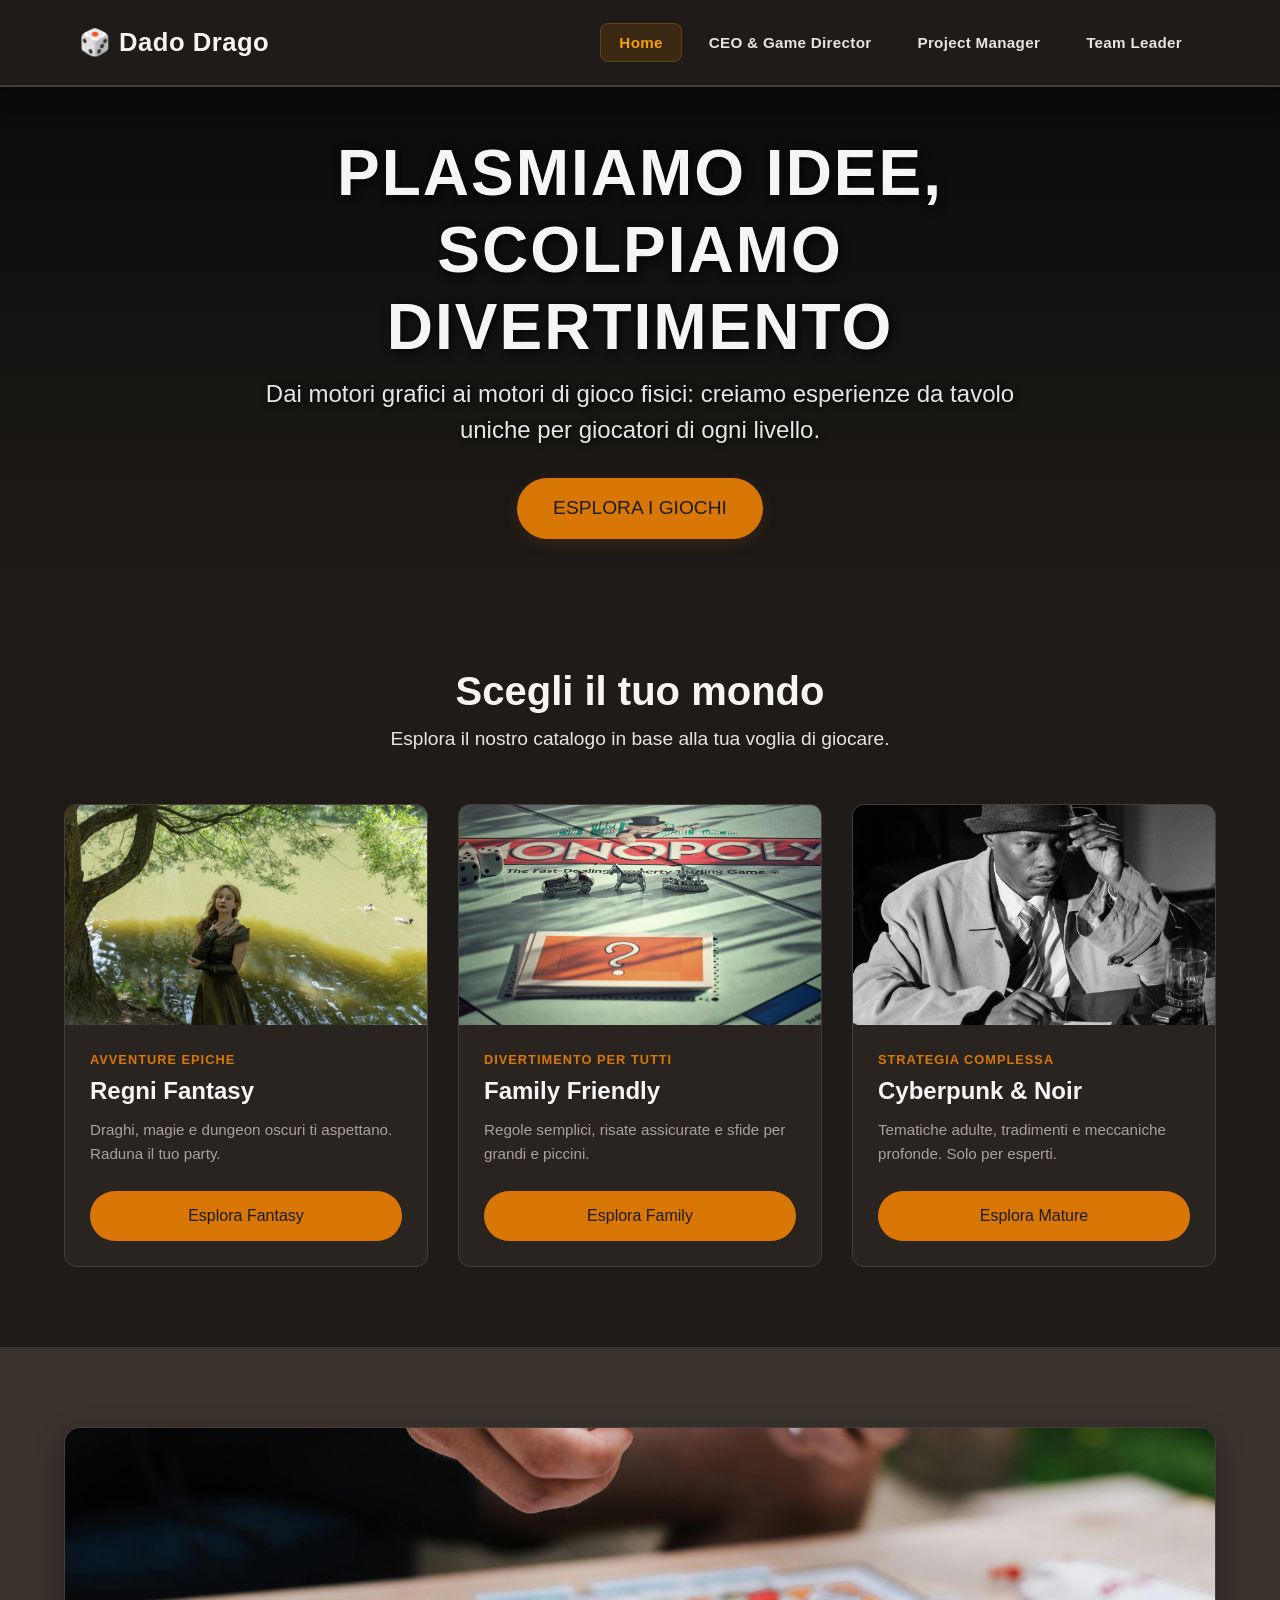
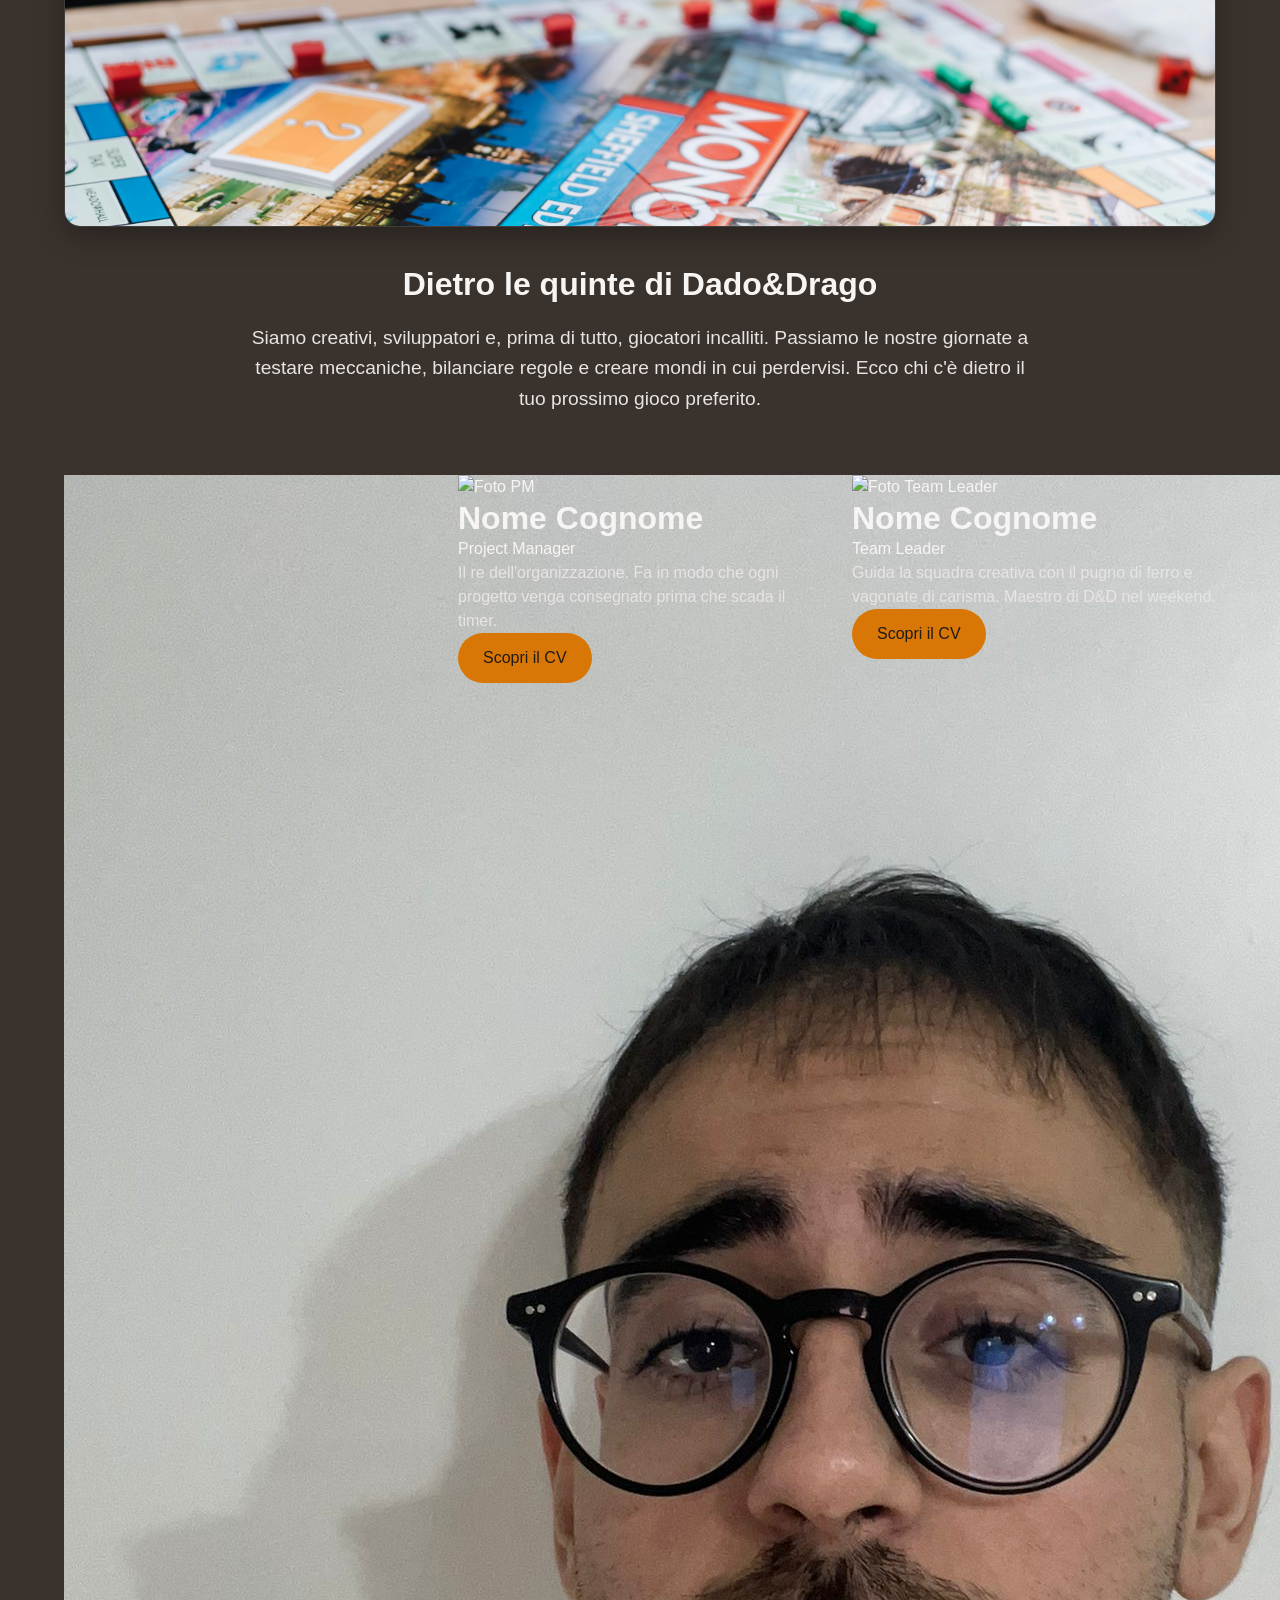
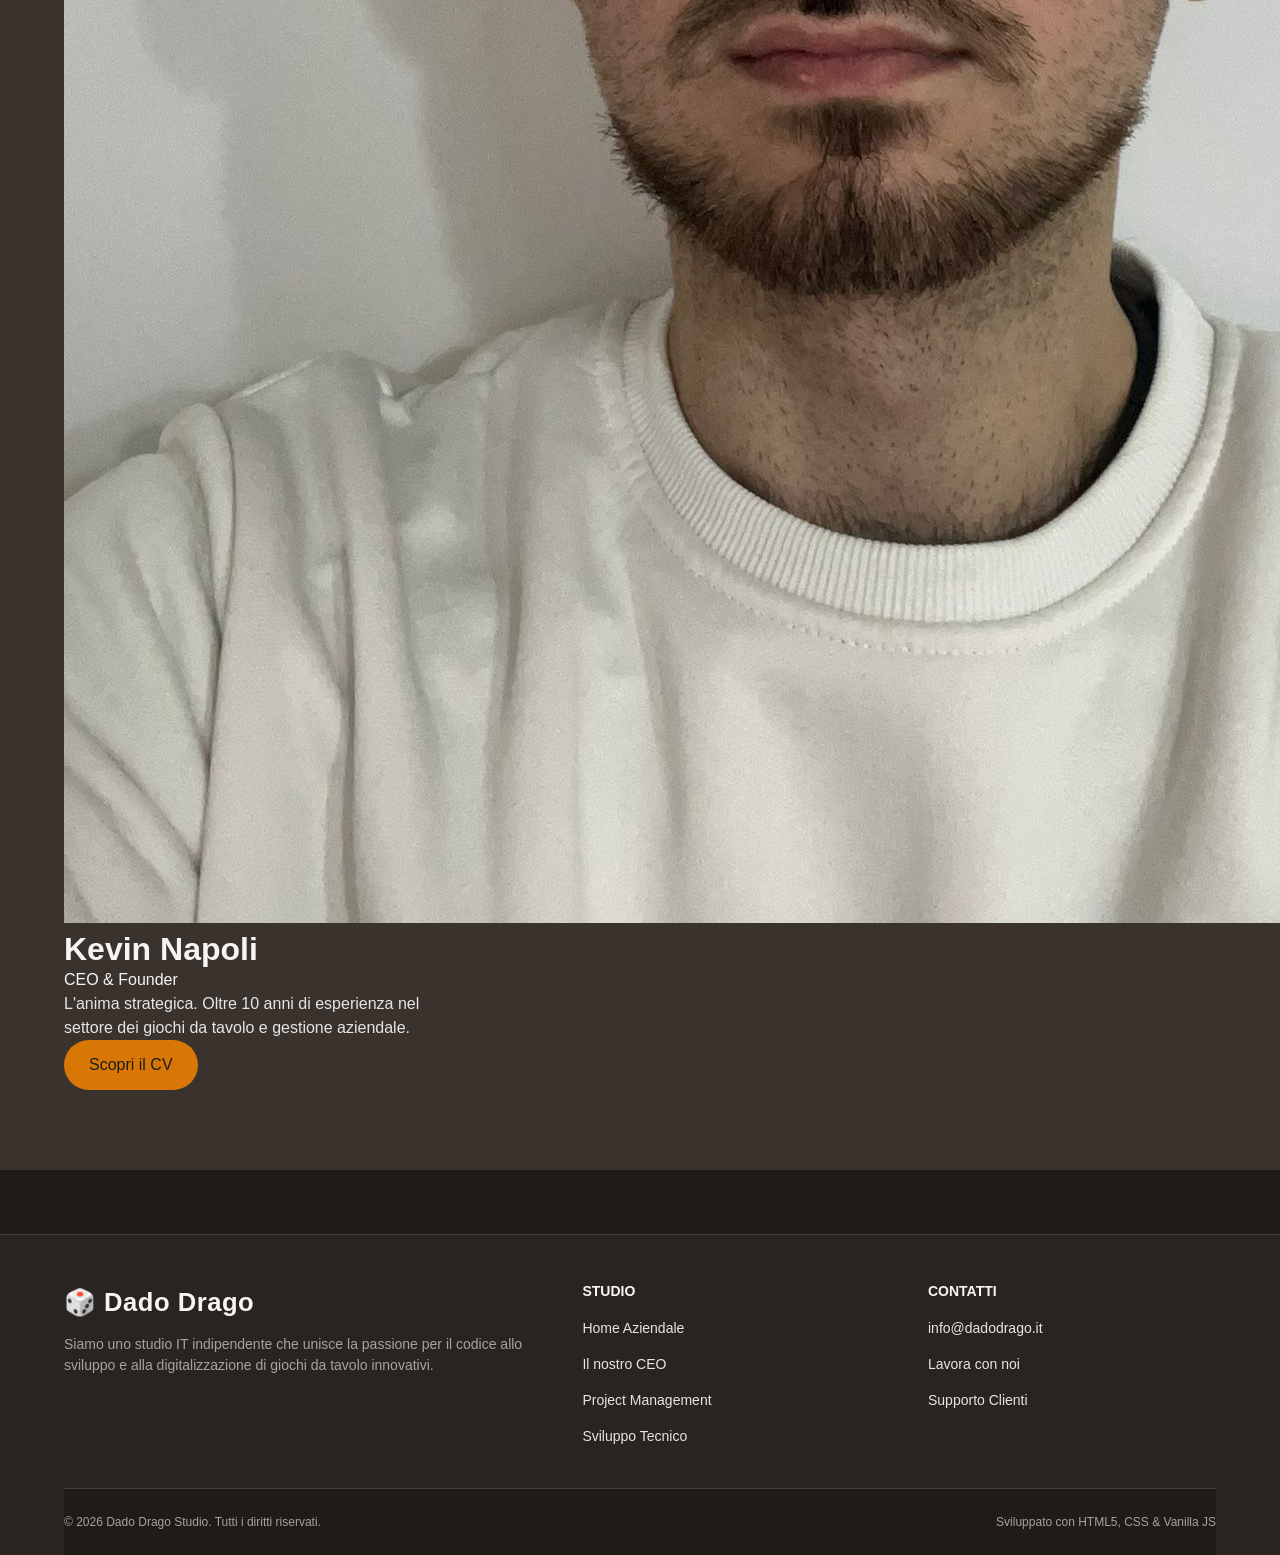
==== index.html @ 18ea24bd "index.html COMPLETATO" ====
<!DOCTYPE html>
<html>

<head>
    <meta charset="utf-8">
    <meta http-equiv="X-UA-Compatible" content="IE=edge">
    <title></title>
    <meta name="description" content="">
    <meta name="viewport" content="width=device-width, initial-scale=1">
    <link rel="stylesheet" href="./css/style.css">
    <link rel="stylesheet" href="./css/tema.css">
</head>

<body>
    <header class="site-header">
        <div class="container navbar">
            <a href="index.html" class="logo">🎲 Dado Drago</a>
            <nav>
                <!-- FIXED: Aggiunta la classe "menu" qui sotto -->
                <ul class="menu">
                    <li><a href="index.html" class="active">Home</a></li>
                    <li><a href="./pagina1.html">CEO & Game Director</a></li>
                    <li><a href="./pagina2.html">Project Manager</a></li>
                    <li><a href="./pagina3.html">Team Leader</a></li>
                </ul>
            </nav>
        </div>
    </header>

    <main>
        <!-- HERO SECTION -->
        <section class="hero-section">
            <video autoplay loop muted playsinline class="hero-video">
                <source src="./assets/video/hero-bg.mp4" type="video/mp4">
            </video>
            <div class="hero-overlay"></div>
            <div class="container hero-container">
                <div class="hero-content">
                    <h1>Plasmiamo Idee, <br>Scolpiamo Divertimento</h1>
                    <p>Dai motori grafici ai motori di gioco fisici: creiamo esperienze da tavolo uniche per giocatori
                        di ogni livello.</p>
                    <a href="#giochi" class="button button-primary">Esplora i Giochi</a>
                </div>
            </div>
        </section>


        <section class="sezione-categorie">
            <div class="container">

                <!-- Titolino carino della sezione -->
                <div class="header-categorie">
                    <h2>Scegli il tuo mondo</h2>
                    <p>Esplora il nostro catalogo in base alla tua voglia di giocare.</p>
                </div>

                <div class="griglia-card">
                    <!-- fantasy -->
                    <article class="card-gioco">
                        <div class="card-img-wrapper">
                            <img src="./assets/img/giocofantasy.jpg"
                                alt="Giochi Fantasy">
                        </div>
                        <div class="card-content">
                            <span class="ruolo-card">Avventure Epiche</span>
                            <h3>Regni Fantasy</h3>
                            <p>Draghi, magie e dungeon oscuri ti aspettano. Raduna il tuo party.</p>
                            <a href="fantasy.html" class="button button-primary btn-card">Esplora Fantasy</a>
                        </div>
                    </article>

                    <!-- family -->
                    <article class="card-gioco">
                        <div class="card-img-wrapper">
                            <img src="./assets/img/monopoly.jpg"
                                alt="Giochi Family">
                        </div>
                        <div class="card-content">
                            <span class="ruolo-card">Divertimento per tutti</span>
                            <h3>Family Friendly</h3>
                            <p>Regole semplici, risate assicurate e sfide per grandi e piccini.</p>
                            <a href="family.html" class="button button-primary btn-card">Esplora Family</a>
                        </div>
                    </article>

                    <!-- fature / Cyberpunk -->
                    <article class="card-gioco">
                        <div class="card-img-wrapper">
                            <img src="./assets/img/noir.jpg"
                                alt="Giochi Noir">
                        </div>
                        <div class="card-content">
                            <span class="ruolo-card">Strategia Complessa</span>
                            <h3>Cyberpunk & Noir</h3>
                            <p>Tematiche adulte, tradimenti e meccaniche profonde. Solo per esperti.</p>
                            <a href="mature.html" class="button button-primary btn-card">Esplora Mature</a>
                        </div>
                    </article>
                </div>
            </div>
        </section>

        <!-- SEZIONE CHI SIAMO -->
        <section class="sezione-chi-siamo">
            <div class="container">

                <!-- Blocco 1: Immagine Hero dello Studio -->
                <div class="immagine-studio-wrapper">
                    <img src="./assets/img/foto1.jpg"
                        alt="Il team di Dado&Drago al lavoro" class="immagine-studio">
                </div>

                <article class="testo-studio">
                    <h1>Dietro le quinte di Dado&Drago</h1>
                    <p>
                        Siamo creativi, sviluppatori e, prima di tutto, giocatori incalliti.
                        Passiamo le nostre giornate a testare meccaniche, bilanciare regole e creare mondi
                        in cui perdervisi.
                        Ecco chi c'è dietro il tuo prossimo gioco preferito.
                    </p>
                </article>

                <div class="griglia-card">
                    <!-- PROFILO 1: CEO -->
                    <article class="card-profilo">
                        <div class="foto-wrapper">
                            <img src="./assets/img/foto-kevin.jpeg" alt="Foto CEO" class="foto-cv">
                        </div>
                        <h3>Kevin Napoli</h3>
                        <span class="ruolo-cv">CEO & Founder</span>
                        <p>L'anima strategica. Oltre 10 anni di esperienza nel settore dei giochi da tavolo
                            e gestione aziendale.</p>
                        <a href="pagina1.html" class="button button-primary btn-cv">Scopri il CV</a>
                    </article>

                    <!-- PROFILO 2: PM -->
                    <article class="card-profilo">
                        <div class="foto-wrapper">
                            <img src="https://via.placeholder.com/150" alt="Foto PM" class="foto-cv">
                        </div>
                        <h3>Nome Cognome</h3>
                        <span class="ruolo-cv">Project Manager</span>
                        <p>Il re dell'organizzazione. Fa in modo che ogni progetto venga consegnato prima
                            che scada il timer.</p>
                        <a href="pagina2.html" class="button button-primary btn-cv">Scopri il CV</a>
                    </article>

                    <!-- PROFILO 3: TEAM LEADER -->
                    <article class="card-profilo">
                        <div class="foto-wrapper">
                            <img src="https://via.placeholder.com/150" alt="Foto Team Leader"
                                class="foto-cv">
                        </div>
                        <h3>Nome Cognome</h3>
                        <span class="ruolo-cv">Team Leader</span>
                        <p>Guida la squadra creativa con il pugno di ferro e vagonate di carisma. Maestro di
                            D&D nel weekend.</p>
                        <a href="pagina3.html" class="button button-primary btn-cv">Scopri il CV</a>
                    </article>

                </div> 

            </div> 
        </section>
    </main>



    <!-- FOOTER AZIENDALE -->
    <footer class="site-footer">
        <div class="container">
            <div class="footer-grid">

                <!-- Colonna Brand/Logo -->
                <div class="footer-brand">
                    <div class="logo">🎲 Dado Drago</div>
                    <p class="footer-description">
                        Siamo uno studio IT indipendente che unisce la passione per il codice allo sviluppo e alla
                        digitalizzazione di giochi da tavolo innovativi.
                    </p>
                </div>

                <nav class="footer-nav">
                    <h4>Studio</h4>
                    <ul>
                        <li><a href="index.html">Home Aziendale</a></li>
                        <li><a href="./pagina1.html">Il nostro CEO</a></li>
                        <li><a href="./pagina2.html">Project Management</a></li>
                        <li><a href="./pagina3.html">Sviluppo Tecnico</a></li>
                    </ul>
                </nav>

                <nav class="footer-nav">
                    <h4>Contatti</h4>
                    <ul>
                        <li><a href="#0">info@dadodrago.it</a></li>
                        <li><a href="#0">Lavora con noi</a></li>
                        <li><a href="#0">Supporto Clienti</a></li>
                    </ul>
                </nav>

            </div>

            <div class="footer-bottom">
                <div class="footer-bottom-content">
                    <p>&copy; 2026 Dado Drago Studio. Tutti i diritti riservati.</p>
                    <p>Sviluppato con HTML5, CSS & Vanilla JS</p>
                </div>
            </div>

        </div>
    </footer>

    <script src="./js/script.js"></script>
</body>

</html>
---- css/style.css ----
.hero-section {
    position: relative;
    height: 500px;
    width: 100%;
    display: flex;
    align-items: center;
    justify-content: center;
    overflow: hidden;
}

.hero-video {
    position: absolute;
    top: 50%;
    left: 50%;
    min-width: 100%;
    min-height: 100%;
    transform: translate(-50%, -50%);
    object-fit: cover;
    z-index: 1;
    pointer-events: none;
}

.hero-overlay {
    position: absolute;
    top: 0;
    left: 0;
    width: 100%;
    height: 100%;
    background: linear-gradient(to bottom, rgba(0, 0, 0, 0.6), var(--color-bg));
    z-index: 2;
}

.hero-content {
    position: relative;
    z-index: 3;
    text-align: center;
    max-width: 800px;
    padding: 0 20px;
}

.hero-content h1 {
    /* Richiama il font per gli heading che hai già impostato */
    font-family: var(--font-family-heading);
    font-size: 4rem;
    margin-bottom: 10px;
    text-transform: uppercase;
    letter-spacing: 2px;
    color: var(--color-text);
    /* Usa il colore del testo del tuo tema attivo */
    text-shadow: 2px 2px 10px rgba(0, 0, 0, 0.9);
}

.hero-content p {
    font-family: var(--font-family-base);
    font-size: 1.5rem;
    margin-bottom: 30px;
    color: var(--color-text-secondary);
    /* Usa il grigio chiaro del tuo tema */
    text-shadow: 1px 1px 6px rgba(0, 0, 0, 0.9);
}

/* Aggiungiamo solo un tocco di "glow" in più al tuo bottone primario quando è nella hero */
.hero-content .button-primary {
    font-size: 1.2rem;
    padding: 15px 35px;
    text-transform: uppercase;
    /* L'ombra usa la tua variabile --color-primary-soft! */
    box-shadow: 0 4px 15px var(--color-primary-soft);
}

.hero-content .button-primary:hover {
    box-shadow: 0 6px 20px var(--color-primary);
}

.hero-container {
    width: 100%;
    height: 100%;
    display: flex;
    align-items: center;
    justify-content: center;
}

.sezione-categorie {
    padding: 80px 0;
    background-color: var(--color-bg);
    /* Richiama lo sfondo globale */
}

/* --- Titolino --- */
.header-categorie {
    text-align: center;
    margin-bottom: 50px;
}

.header-categorie h2 {
    font-size: 2.5rem;
    margin-bottom: 10px;
    color: var(--color-text);
}

.header-categorie p {
    font-size: 1.2rem;
    color: var(--color-text-secondary);
}

.griglia-card {
    display: grid;
    grid-template-columns: repeat(auto-fit, minmax(300px, 1fr));
    gap: 30px;
}

.card-gioco {
    background-color: var(--color-surface);
    border: 1px solid var(--color-border);
    border-radius: 12px;
    overflow: hidden;
    /* Taglia l'immagine per farle seguire gli angoli curvi */
    display: flex;
    flex-direction: column;
    transition: transform 0.3s ease, box-shadow 0.3s ease;
}

.card-gioco:hover {
    transform: translateY(-8px);
    box-shadow: 0 12px 30px var(--color-primary-soft);
    border-color: var(--color-primary);
}

.card-img-wrapper {
    width: 100%;
    height: 220px;
    overflow: hidden;
}

.card-img-wrapper img {
    width: 100%;
    height: 100%;
    object-fit: cover;
    transition: transform 0.5s ease;
}

/* Zoom leggero dell'immagine in hover */
.card-gioco:hover .card-img-wrapper img {
    transform: scale(1.05);
}

.card-content {
    padding: 25px;
    display: flex;
    flex-direction: column;
    flex-grow: 1;
    /* Fa in modo che il bottone stia sempre in fondo */
}

.ruolo-card {
    font-size: 0.8rem;
    font-weight: 700;
    text-transform: uppercase;
    color: var(--color-primary);
    letter-spacing: 1px;
    margin-bottom: 8px;
}

.card-content h3 {
    font-size: 1.5rem;
    margin-bottom: 12px;
}

.card-content p {
    font-size: 0.95rem;
    line-height: 1.6;
    margin-bottom: 25px;
    color: var(--color-text-muted);
}

.btn-card {
    margin-top: auto;
    width: 100%;
}


.sezione-chi-siamo {
    padding: 80px 0;
    background-color: var(--color-surface-secondary);
}

/* --- Immagine Panoramica --- */
.immagine-studio-wrapper {
    width: 100%;
    height: 400px;
    border-radius: 16px;
    overflow: hidden;
    margin-bottom: 40px;
    border: 1px solid var(--color-border);
    box-shadow: 0 10px 30px rgba(0, 0, 0, 0.3);
    /* Un'ombra profonda */
}

.immagine-studio {
    width: 100%;
    height: 100%;
    object-fit: cover;
    /* Taglia l'immagine perfettamente dentro il contenitore */
    display: block;
}

/* --- Testo Introduttivo (Article) --- */
.testo-studio {
    max-width: 800px;
    margin: 0 auto 60px auto;
    /* Centra il testo e dà respiro prima delle card */
    text-align: center;
}

.testo-studio h1 {
    font-size: 2rem;
    margin-bottom: 20px;
    color: var(--color-text);
    line-height: 1.1;
}

.testo-studio p {
    font-size: 1.2rem;
    color: var(--color-text-secondary);
    line-height: 1.6;
}

/* RESPONSIVE CHI SIAMO */
@media (max-width: 768px) {
    .sezione-chi-siamo {
        padding: 60px 0;
    }

    .immagine-studio-wrapper {
        height: 300px;
        margin-bottom: 30px;
    }

    .testo-studio {
        margin-bottom: 40px;
    }

    .testo-studio h1 {
        font-size: 1.6rem;
        margin-bottom: 15px;
    }

    .testo-studio p {
        font-size: 1rem;
        line-height: 1.5;
    }
}

@media (max-width: 640px) {
    .sezione-chi-siamo {
        padding: 40px 0;
    }

    .immagine-studio-wrapper {
        height: 200px;
        margin-bottom: 25px;
    }

    .testo-studio {
        margin-bottom: 30px;
    }

    .testo-studio h1 {
        font-size: 1.3rem;
        margin-bottom: 12px;
    }

    .testo-studio p {
        font-size: 0.95rem;
        line-height: 1.5;
    }
}



/* RESPONSIVE HERO */
@media (max-width: 768px) {
    .hero-section {
        height: 400px;
    }

    .hero-content h1 {
        font-size: 2.5rem;
    }

    .hero-content p {
        font-size: 1.1rem;
    }

    .hero-content .button-primary {
        font-size: 1rem;
        padding: 12px 28px;
    }
}

@media (max-width: 640px) {
    .hero-section {
        height: 300px;
    }

    .hero-content h1 {
        font-size: 1.8rem;
        margin-bottom: 8px;
    }

    .hero-content p {
        font-size: 0.95rem;
        margin-bottom: 20px;
    }

    .hero-content .button-primary {
        font-size: 0.9rem;
        padding: 10px 20px;
    }
}
---- css/tema.css ----
/* 
   BOARDTECH STUDIO - TEMA GLOBALE E PALETTE UNIVOCHE
   Adattamento e refactoring responsive con supporto IA
   */

/*  VARIABILI E PALETTE */
:root {
    /* Font di sistema condivisi */
    --font-family-base: "Segoe UI", Roboto, Helvetica, Arial, sans-serif;
    --font-family-heading: "Segoe UI", Roboto, sans-serif;

    /* Tema di Default / Base - Legno/Antracite) */
    --color-bg: #1e1b18;
    --color-surface: #2a2421;
    --color-surface-secondary: #3a322d;
    --color-primary: #d97706;
    --color-primary-hover: #b45309;
    --color-primary-soft: rgba(217, 119, 6, 0.15);
    --color-accent: #f59e0b;
    --color-accent-hover: #d97706;
    --color-text: #f7f5f4;
    --color-text-secondary: #e7e5e4;
    --color-text-muted: #a8a29e;
    --color-border: #443e3a;
    --color-border-soft: rgba(255, 255, 255, 0.06);
}





/* Giochi Fantasy: Temi scuri, viola profondo e accenti oro lucido */
body.theme-fantasy {
    --color-bg: #120e16;
    --color-surface: #1d1625;
    --color-surface-secondary: #291f34;
    --color-primary: #d4af37; /* Oro */
    --color-primary-hover: #aa8c2c;
    --color-primary-soft: rgba(212, 175, 55, 0.15);
    --color-accent: #8b5cf6; /* Viola fantasy */
    --color-accent-hover: #7c3aed;
    --color-text: #f5f3f7;
    --color-text-secondary: #e2def5;
    --color-text-muted: #948ca3;
    --color-border: #382c44;
}

/* Giochi Family-Friendly: Rosso acceso, sfondi puliti e bianchi luminosi */
body.theme-family {
    --color-bg: #f8fafc;
    --color-surface: #ffffff;
    --color-surface-secondary: #f1f5f9;
    --color-primary: #ef4444; /* Rosso acceso */
    --color-primary-hover: #dc2626;
    --color-primary-soft: rgba(239, 68, 68, 0.1);
    --color-accent: #3b82f6; /* Blu giocoso di contrasto */
    --color-accent-hover: #2563eb;
    --color-text: #0f172a;
    --color-text-secondary: #334155;
    --color-text-muted: #64748b;
    --color-border: #e2e8f0;
}

/* Giochi Indie: Sfondi rilassanti beige e accenti verdino naturale */
body.theme-indie {
    --color-bg: #f4f1ea;
    --color-surface: #eadecc;
    --color-surface-secondary: #dfd3bf;
    --color-primary: #10b981; /* Verdino smeraldo */
    --color-primary-hover: #059669;
    --color-primary-soft: rgba(16, 185, 129, 0.15);
    --color-accent: #06b6d4; 
    --color-accent-hover: #0891b2;
    --color-text: #2d2a26;
    --color-text-secondary: #4a453f;
    --color-text-muted: #7c756a;
    --color-border: #cdc3b2;
}

/* Giochi 18+ / Cyber-Punk Noir: Nero asfalto profondo e dettagli Neon Rose/Crimson */
body.theme-mature {
    --color-bg: #09090b;
    --color-surface: #18181b;
    --color-surface-secondary: #27272a;
    --color-primary: #e11d48; /* Deep Crimson */
    --color-primary-hover: #be123c;
    --color-primary-soft: rgba(225, 29, 72, 0.15);
    --color-accent: #fda4af; /* Neon Rose di luce */
    --color-accent-hover: #f43f5e;
    --color-text: #fafafa;
    --color-text-secondary: #d4d4d8;
    --color-text-muted: #71717a;
    --color-border: #27272a;
}


/* RESET STRUTTURALE GLOBALE */
*,
*::before,
*::after {
    box-sizing: border-box;
}

html {
    scroll-behavior: smooth;
}

body {
    margin: 0;
    background: var(--color-bg);
    color: var(--color-text);
    font-size: 16px;
    line-height: 1.5;
    font-family: var(--font-family-base);
    -webkit-font-smoothing: antialiased;
    transition: background 0.3s ease, color 0.3s ease; 
}


/* TIPOGRAFIA */
h1, h2, h3, h4 {
    margin: 0;
    font-weight: 700;
    line-height: 1.2;
    font-family: var(--font-family-heading);
    color: var(--color-text);
}

h1 { font-size: 3.2rem; }
h2 { font-size: 2.5rem; }
h3 { font-size: 2rem; }

p {
    margin: 0;
    color: var(--color-text-secondary);
}

a {
    transition: 0.15s ease;
    color: var(--color-primary);
    text-decoration: none;
}

a:hover {
    color: var(--color-primary-hover);
}


/* COMPONENTI CONDIVISI */
.container {
    width: 90%;
    max-width: 1200px;
    margin: 0 auto;
}

.button {
    display: inline-flex;
    justify-content: center;
    align-items: center;
    gap: 8px;
    transition: 0.25s ease;
    cursor: pointer;
    border: 1px solid transparent;
    border-radius: 999px;
    padding: 12px 24px;
    font-weight: 500;
    text-decoration: none;
}

.button-primary {
    background: var(--color-primary);
    color: var(--color-bg); 
}

/* Forza testo bianco se lo sfondo diventa troppo scuro o viceversa */
body.theme-fantasy .button-primary,
body.theme-mature .button-primary {
    color: #ffffff;
}

.button-primary:hover {
    transform: translateY(-2px);
    background: var(--color-primary-hover);
}


/* HEADER E NAVBAR */
.site-header {
    background: var(--color-bg);
    border-bottom: 2px solid var(--color-border); 
    position: sticky;
    top: 0;
    z-index: 100;
    box-shadow: 0 4px 20px rgba(0, 0, 0, 0.3); 
}

.navbar {
    display: flex;
    align-items: center;
    justify-content: space-between;
    min-height: 85px; 
    padding: 0 15px;
}

/* Stile del Logo Aziendale */
.logo {
    color: var(--color-text);
    font-size: 1.6rem;
    font-weight: 700;
    letter-spacing: 0.5px;
    display: flex;
    align-items: center;
    gap: 10px; 
}

.logo:hover {
    color: var(--color-text);
    transform: scale(1.02); 
}

/* Lista del Menu */
.menu {
    display: flex;
    gap: 8px; 
    margin: 0;
    padding: 0;
    list-style: none;
}

.menu a {
    border-radius: 8px; 
    padding: 10px 18px;
    color: var(--color-text-secondary);
    font-weight: 600;
    font-size: 0.95rem;
    letter-spacing: 0.3px;
    border: 1px solid transparent;
}

.menu a:hover,
.menu a.active {
    background: var(--color-primary-soft); /* Sfondo ambrato leggero */
    color: var(--color-accent); /* Testo oro/arancione acceso */
    border-color: rgba(217, 119, 6, 0.3); /* Un leggero bordino per dare struttura */
}


/* FOOTER */
.site-footer {
    border-top: 1px solid var(--color-border);
    background: var(--color-surface);
    padding-top: 48px;
    margin-top: 64px;
}

.footer-grid {
    display: grid;
    grid-template-columns: 40% 25% 25%;
    justify-content: space-between;
    padding-bottom: 40px;
}

.footer-brand {
    display: flex;
    flex-direction: column;
    gap: 12px;
}

.footer-description {
    font-size: 0.875rem;
    line-height: 1.5;
    color: var(--color-text-muted);
}

.footer-nav h4 {
    font-size: 0.875rem;
    text-transform: uppercase;
    margin-bottom: 16px;
    color: var(--color-text);
}

.footer-nav ul {
    list-style: none;
    padding: 0;
    margin: 0;
    display: flex;
    flex-direction: column;
    gap: 12px;
}

.footer-nav a {
    font-size: 0.875rem;
    color: var(--color-text-secondary);
}

.footer-nav a:hover {
    color: var(--color-accent);
    padding-left: 4px;
}

.footer-bottom {
    border-top: 1px solid var(--color-border);
    background: var(--color-bg);
    padding: 24px 0;
}

.footer-bottom-content {
    display: flex;
    justify-content: space-between;
    align-items: center;
}

.footer-bottom p {
    font-size: 0.75rem;
    color: var(--color-text-muted);
}


/* MEDIA QUERIES (Ottimizzazione Mobile con Supporto IA)*/
@media (max-width: 768px) {
    .footer-grid {
        grid-template-columns: 100%;
        gap: 32px;
    }

    .footer-bottom-content {
        flex-direction: column;
        text-align: center;
        gap: 16px;
    }
}

@media (max-width: 640px) {
    .navbar {
        flex-direction: column;
        justify-content: center;
        gap: 12px;
        padding: 16px 0;
    }
}
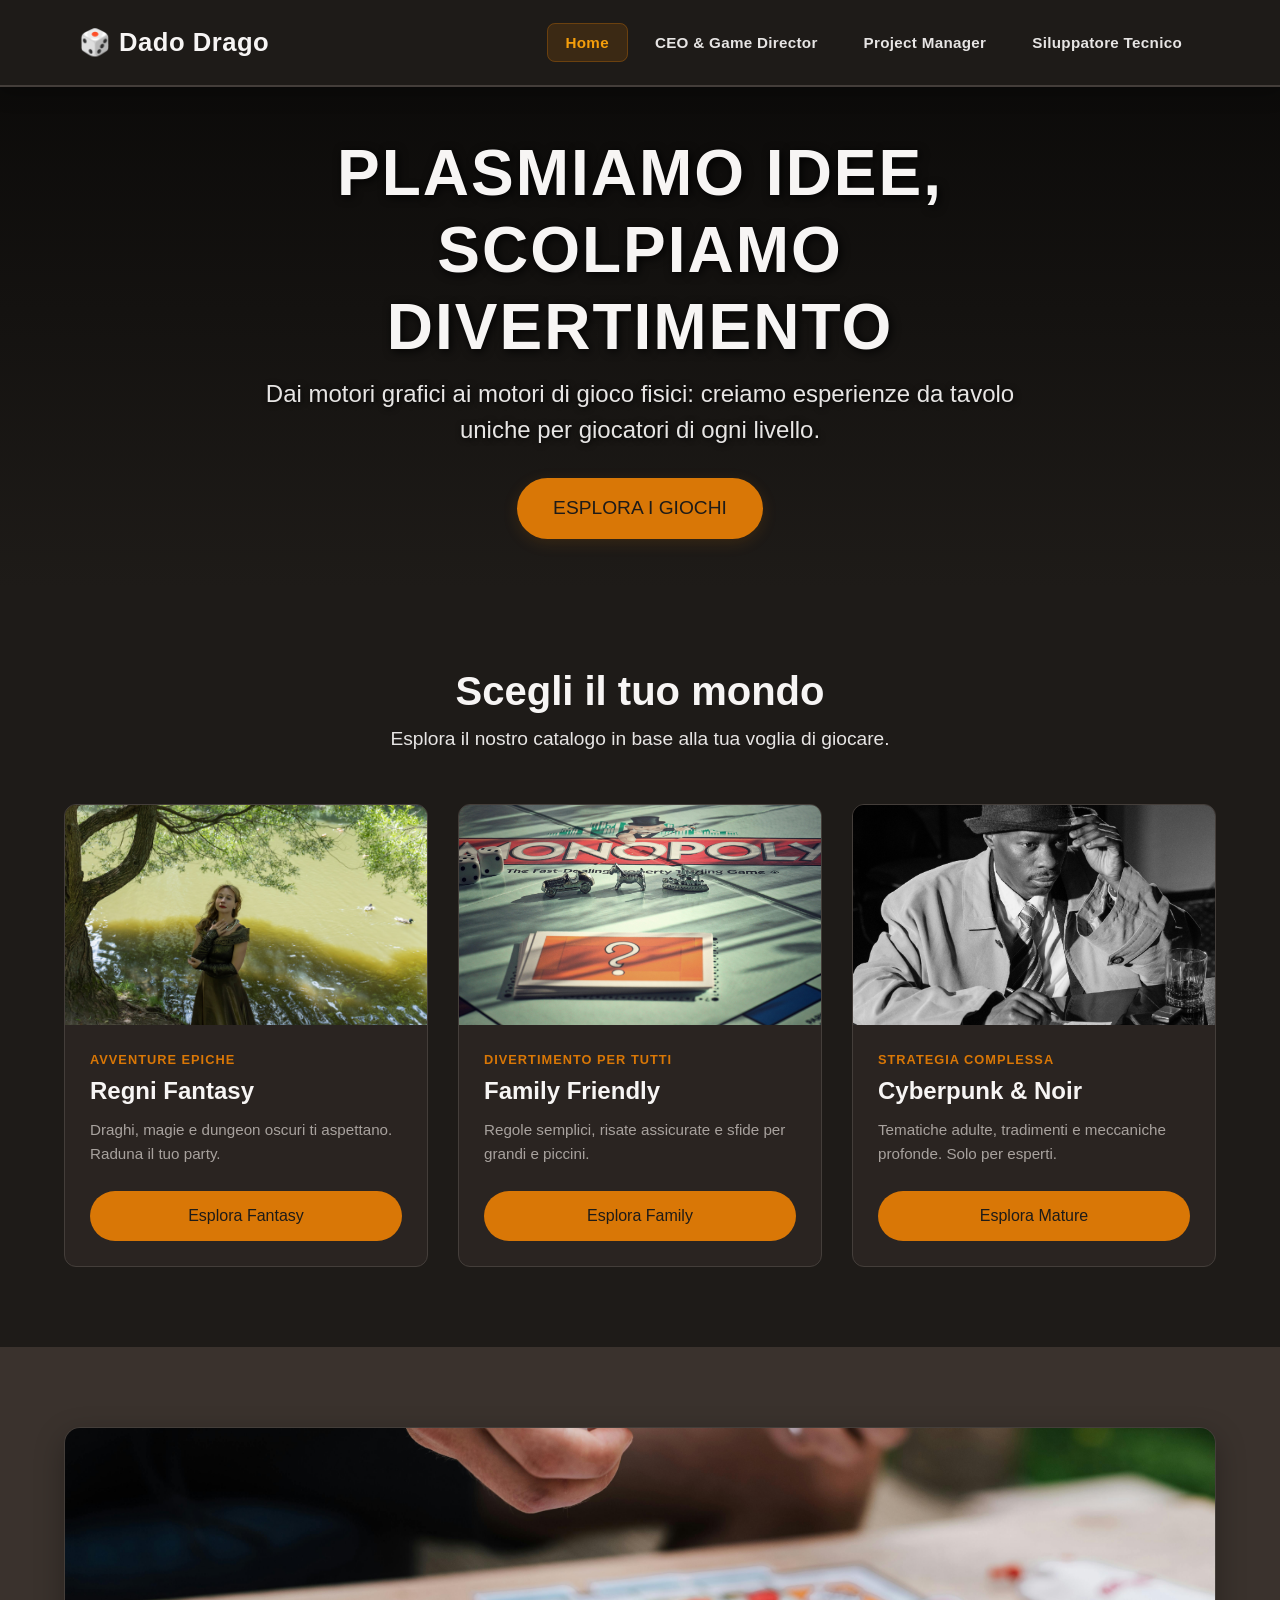
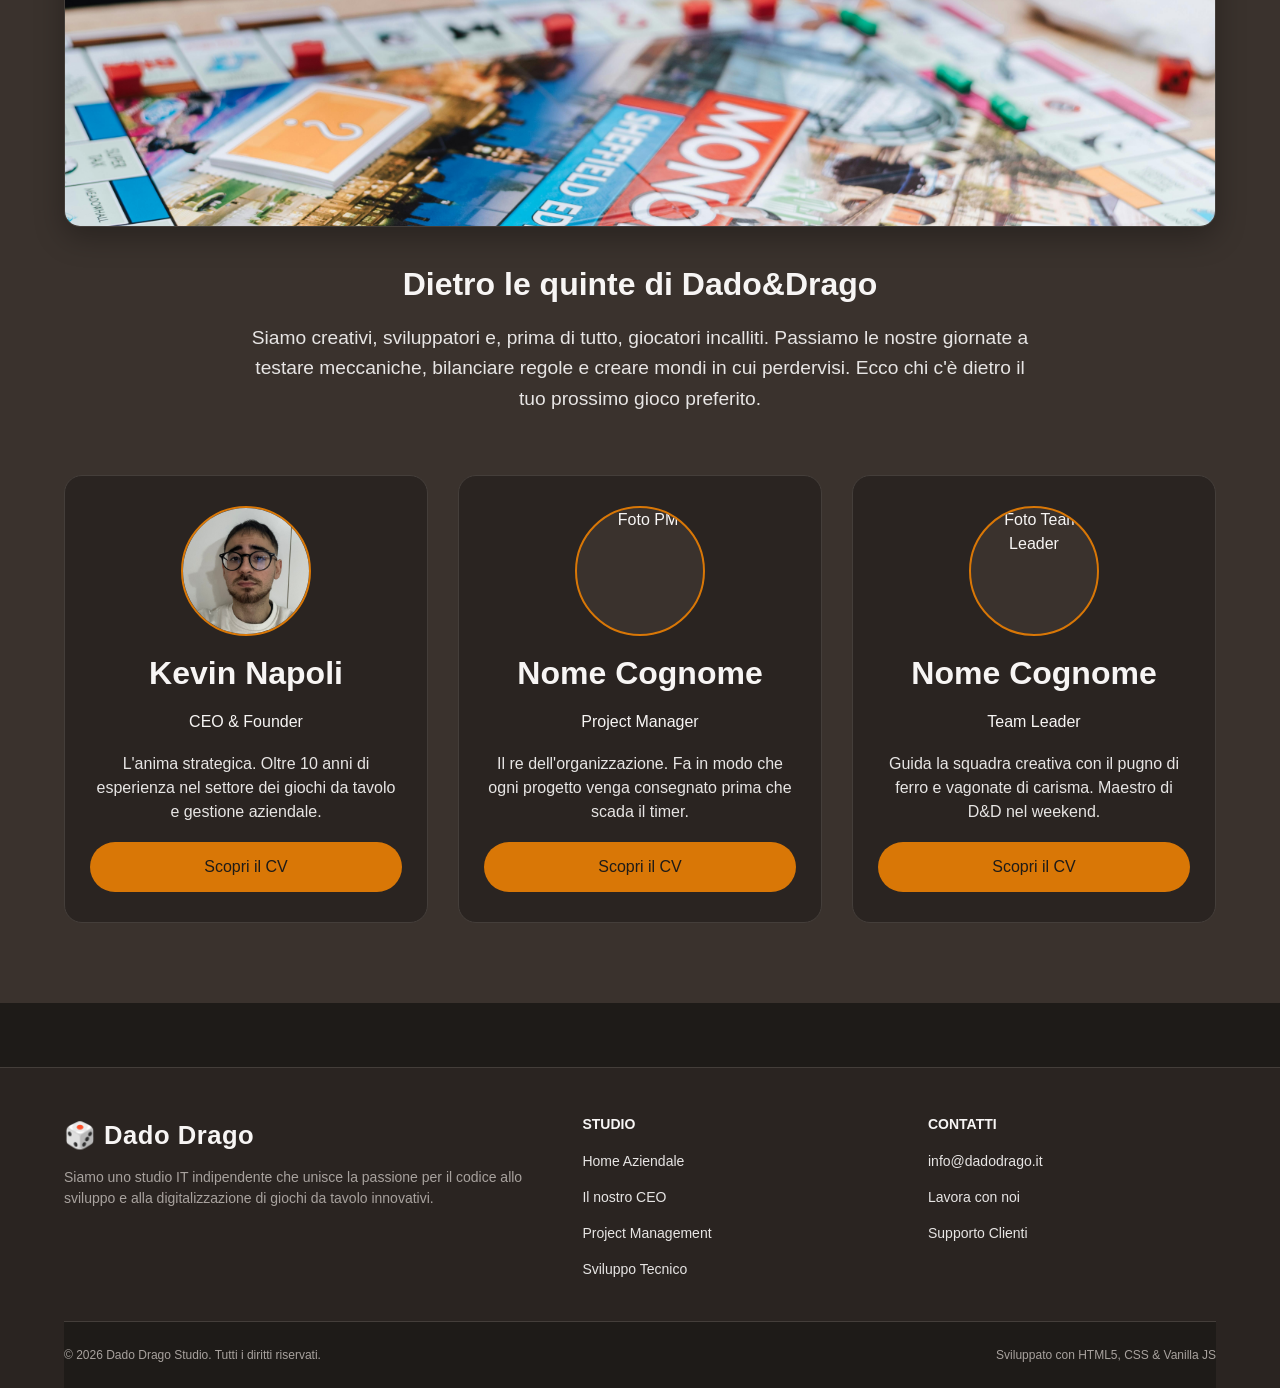
==== commit f9414aaf: "modifica" ====
--- a/index.html
+++ b/index.html
@@ -21,7 +21,7 @@
                     <li><a href="index.html" class="active">Home</a></li>
                     <li><a href="./pagina1.html">CEO & Game Director</a></li>
                     <li><a href="./pagina2.html">Project Manager</a></li>
-                    <li><a href="./pagina3.html">Team Leader</a></li>
+                    <li><a href="./pagina3.html">Siluppatore Tecnico</a></li>
                 </ul>
             </nav>
         </div>
--- a/css/style.css
+++ b/css/style.css
@@ -152,6 +152,35 @@
     /* Fa in modo che il bottone stia sempre in fondo */
 }
 
+.card-profilo {
+    background-color: var(--color-surface);
+    border: 1px solid var(--color-border);
+    border-radius: 18px;
+    padding: 30px 25px;
+    text-align: center;
+    display: flex;
+    flex-direction: column;
+    gap: 18px;
+}
+
+.foto-wrapper {
+    width: 130px;
+    height: 130px;
+    margin: 0 auto;
+    border-radius: 50%;
+    overflow: hidden;
+    border: 2px solid var(--color-primary);
+    background: var(--color-surface-secondary);
+}
+
+.foto-cv {
+    width: 100%;
+    height: 100%;
+    object-fit: cover;
+    object-position: center;
+    display: block;
+}
+
 .ruolo-card {
     font-size: 0.8rem;
     font-weight: 700;
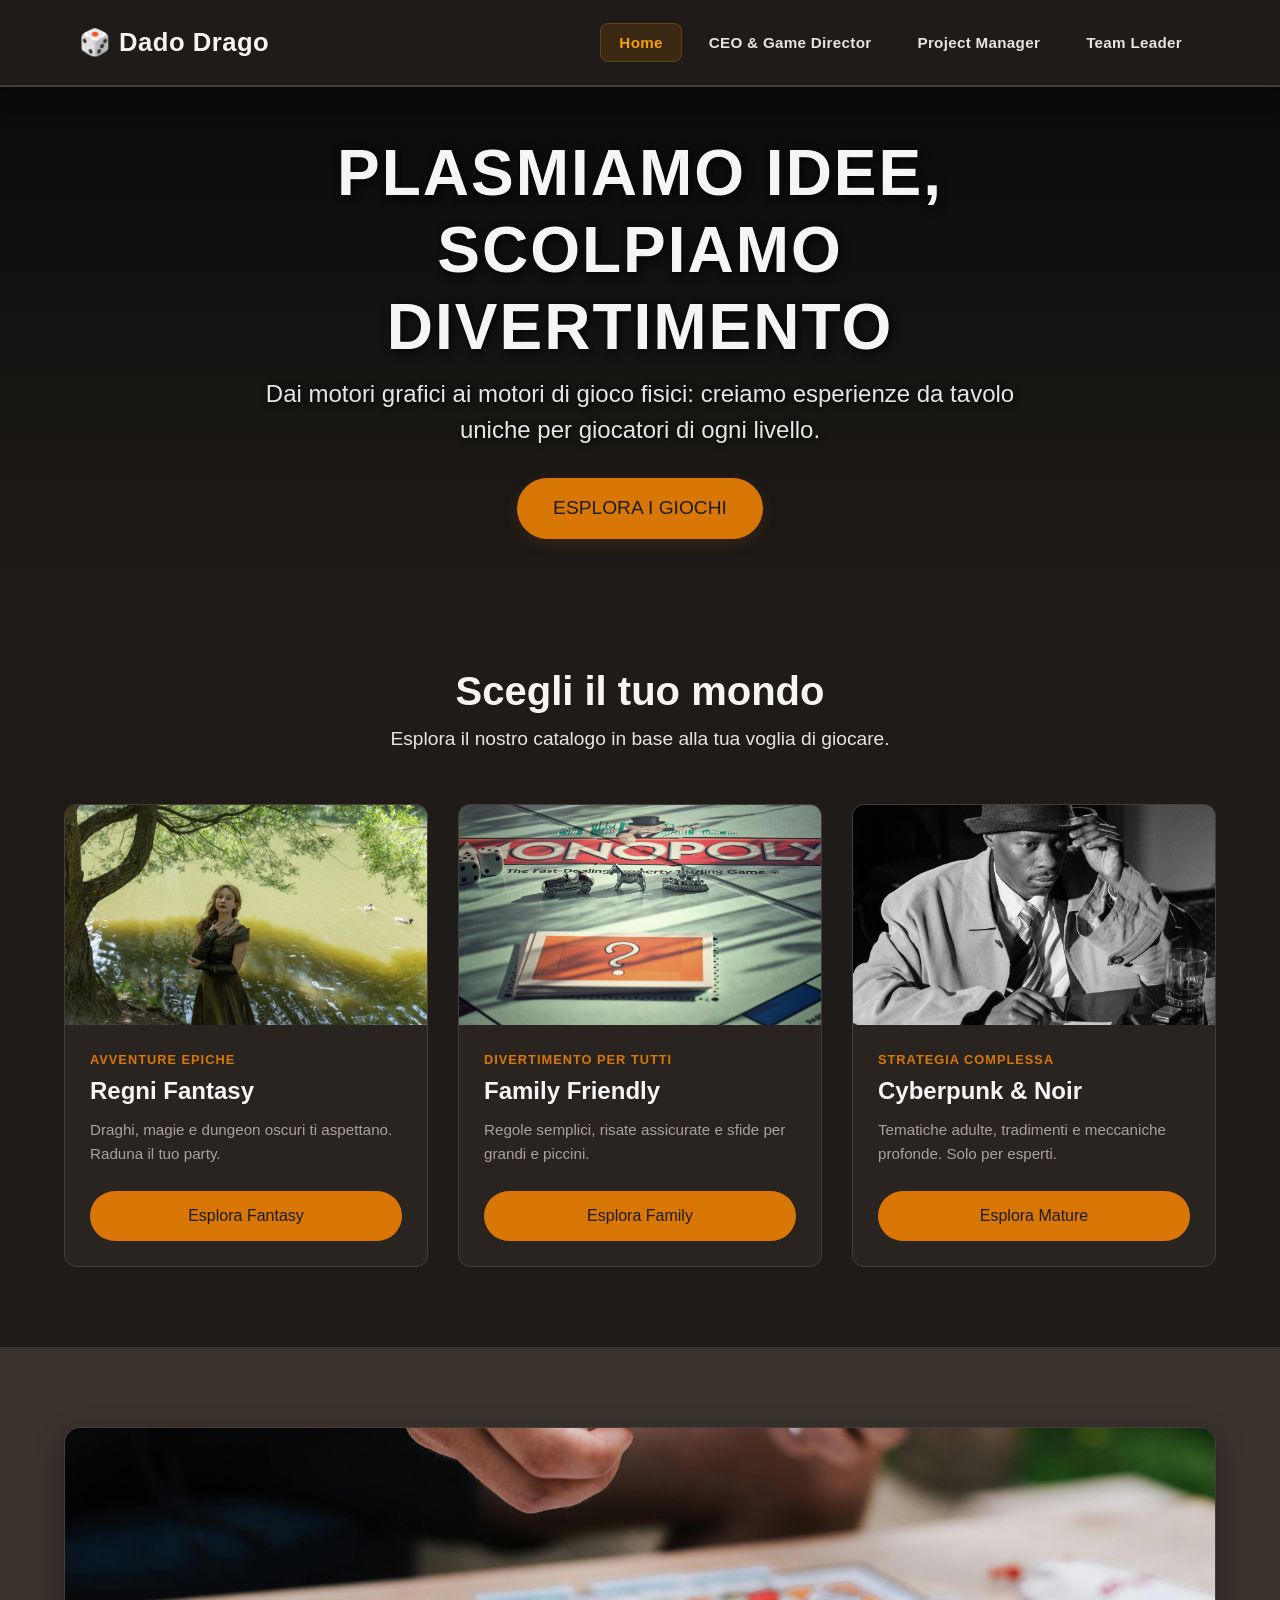
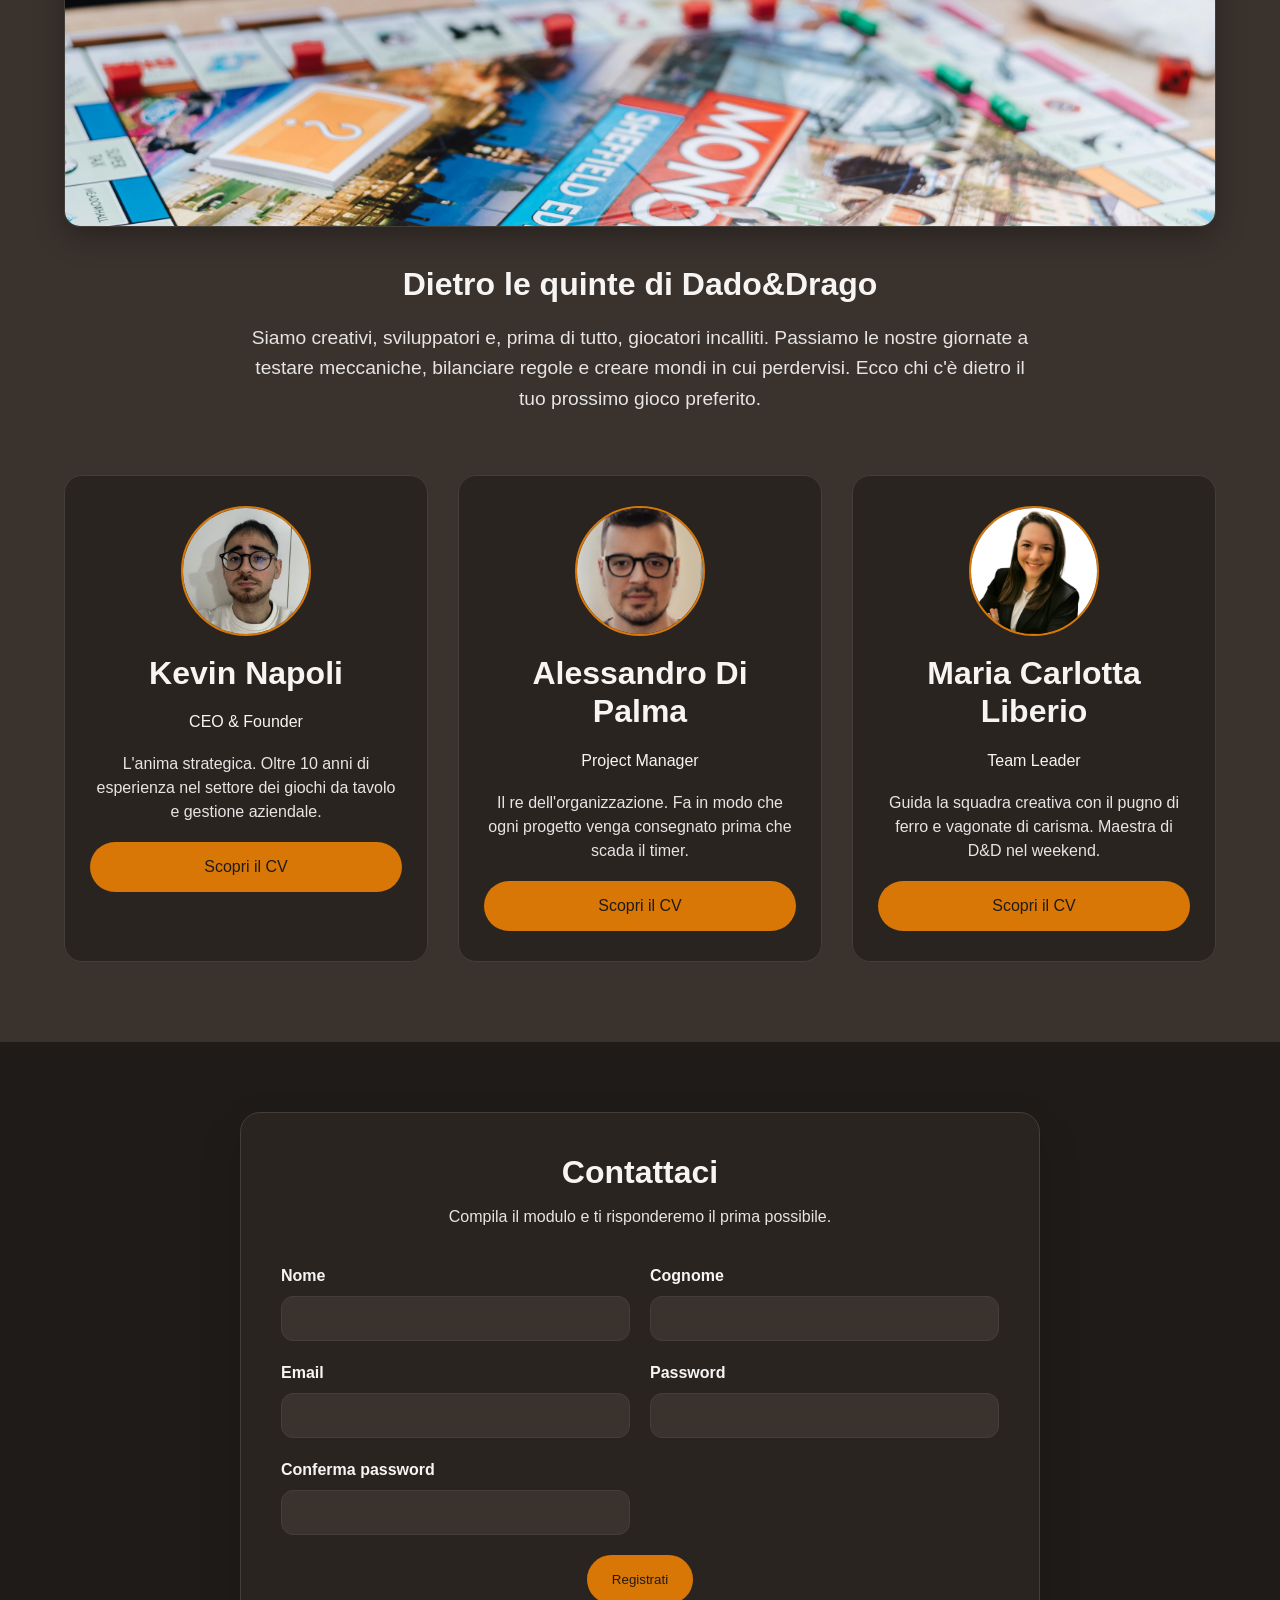
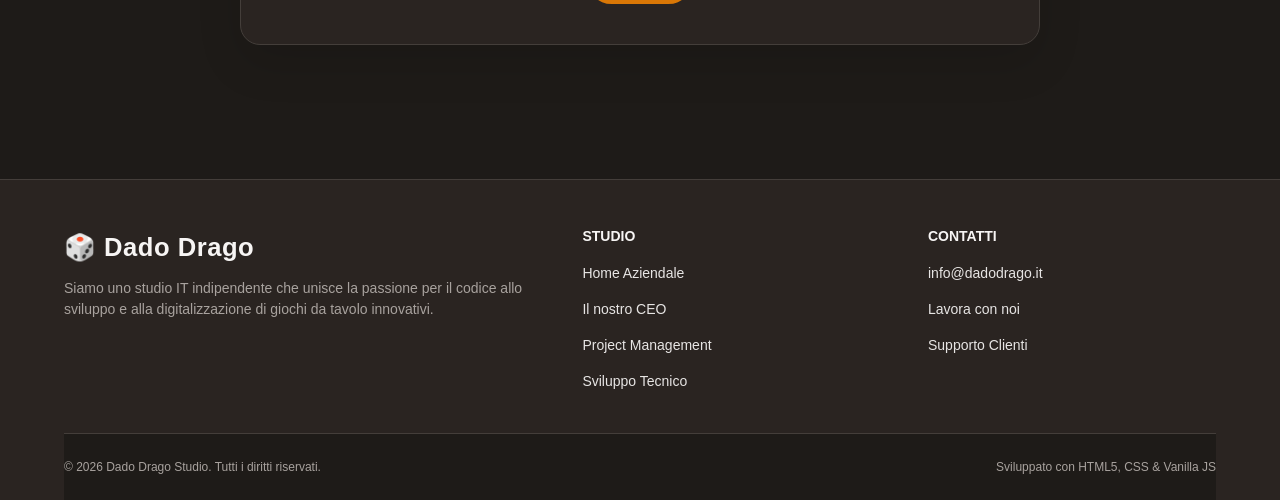
==== commit d8d2c733: "FIX VARI BUG E STRUTTURA" ====
--- a/index.html
+++ b/index.html
@@ -21,7 +21,7 @@
                     <li><a href="index.html" class="active">Home</a></li>
                     <li><a href="./pagina1.html">CEO & Game Director</a></li>
                     <li><a href="./pagina2.html">Project Manager</a></li>
-                    <li><a href="./pagina3.html">Siluppatore Tecnico</a></li>
+                    <li><a href="./pagina3.html">Team Leader</a></li>
                 </ul>
             </nav>
         </div>
@@ -121,7 +121,6 @@
                 </article>
 
                 <div class="griglia-card">
-                    <!-- PROFILO 1: CEO -->
                     <article class="card-profilo">
                         <div class="foto-wrapper">
                             <img src="./assets/img/foto-kevin.jpeg" alt="Foto CEO" class="foto-cv">
@@ -133,27 +132,25 @@
                         <a href="pagina1.html" class="button button-primary btn-cv">Scopri il CV</a>
                     </article>
 
-                    <!-- PROFILO 2: PM -->
                     <article class="card-profilo">
                         <div class="foto-wrapper">
-                            <img src="https://via.placeholder.com/150" alt="Foto PM" class="foto-cv">
-                        </div>
-                        <h3>Nome Cognome</h3>
+                            <img src="./assets/img/foto_alessandro.jpeg" alt="Foto PM" class="foto-cv">
+                        </div>
+                        <h3>Alessandro Di Palma</h3>
                         <span class="ruolo-cv">Project Manager</span>
                         <p>Il re dell'organizzazione. Fa in modo che ogni progetto venga consegnato prima
                             che scada il timer.</p>
                         <a href="pagina2.html" class="button button-primary btn-cv">Scopri il CV</a>
                     </article>
 
-                    <!-- PROFILO 3: TEAM LEADER -->
                     <article class="card-profilo">
                         <div class="foto-wrapper">
-                            <img src="https://via.placeholder.com/150" alt="Foto Team Leader"
+                            <img src="./assets/img/Foto_Carlotta.jpeg" alt="Foto Team Leader"
                                 class="foto-cv">
                         </div>
-                        <h3>Nome Cognome</h3>
+                        <h3>Maria Carlotta Liberio</h3>
                         <span class="ruolo-cv">Team Leader</span>
-                        <p>Guida la squadra creativa con il pugno di ferro e vagonate di carisma. Maestro di
+                        <p>Guida la squadra creativa con il pugno di ferro e vagonate di carisma. Maestra di
                             D&D nel weekend.</p>
                         <a href="pagina3.html" class="button button-primary btn-cv">Scopri il CV</a>
                     </article>
@@ -164,9 +161,40 @@
         </section>
     </main>
 
-
-
-    <!-- FOOTER AZIENDALE -->
+    <section class="sezione-contatti">
+        <div class="container">
+            <div class="contatto-box">
+                <div class="contatto-intro">
+                    <h2>Contattaci</h2>
+                    <p>Compila il modulo e ti risponderemo il prima possibile.</p>
+                </div>
+                <form class="form-registrazione">
+                    <div class="form-group">
+                        <label for="nome">Nome</label>
+                        <input type="text" id="nome" name="nome" required>
+                    </div>
+                    <div class="form-group">
+                        <label for="cognome">Cognome</label>
+                        <input type="text" id="cognome" name="cognome" required>
+                    </div>
+                    <div class="form-group">
+                        <label for="email">Email</label>
+                        <input type="email" id="email" name="email" required>
+                    </div>
+                    <div class="form-group">
+                        <label for="password">Password</label>
+                        <input type="password" id="password" name="password" required>
+                    </div>
+                    <div class="form-group">
+                        <label for="conferma">Conferma password</label>
+                        <input type="password" id="conferma" name="conferma" required>
+                    </div>
+                    <button type="submit" class="button button-primary">Registrati</button>
+                </form>
+            </div>
+        </div>
+    </section>
+
     <footer class="site-footer">
         <div class="container">
             <div class="footer-grid">
--- a/css/style.css
+++ b/css/style.css
@@ -254,6 +254,74 @@
     line-height: 1.6;
 }
 
+.sezione-contatti {
+    padding: 70px 0;
+    background-color: var(--color-bg);
+}
+
+.contatto-box {
+    background: var(--color-surface);
+    border: 1px solid var(--color-border);
+    border-radius: 20px;
+    padding: 40px;
+    max-width: 800px;
+    margin: 0 auto;
+    box-shadow: 0 18px 45px rgba(0, 0, 0, 0.12);
+}
+
+.contatto-intro {
+    text-align: center;
+    margin-bottom: 32px;
+}
+
+.contatto-intro h2 {
+    font-size: 2rem;
+    margin-bottom: 12px;
+}
+
+.contatto-intro p {
+    color: var(--color-text-secondary);
+    line-height: 1.8;
+}
+
+.form-registrazione {
+    display: grid;
+    grid-template-columns: repeat(2, minmax(0, 1fr));
+    gap: 20px;
+}
+
+.form-group {
+    display: flex;
+    flex-direction: column;
+    gap: 8px;
+}
+
+.form-group label {
+    font-weight: 600;
+    color: var(--color-text);
+}
+
+.form-group input {
+    border: 1px solid var(--color-border);
+    border-radius: 12px;
+    padding: 14px 16px;
+    background: var(--color-surface-secondary);
+    color: var(--color-text);
+}
+
+.form-registrazione button {
+    grid-column: 1 / -1;
+    padding: 16px 24px;
+    width: fit-content;
+    justify-self: center;
+}
+
+@media (max-width: 768px) {
+    .form-registrazione {
+        grid-template-columns: 1fr;
+    }
+}
+
 /* RESPONSIVE CHI SIAMO */
 @media (max-width: 768px) {
     .sezione-chi-siamo {
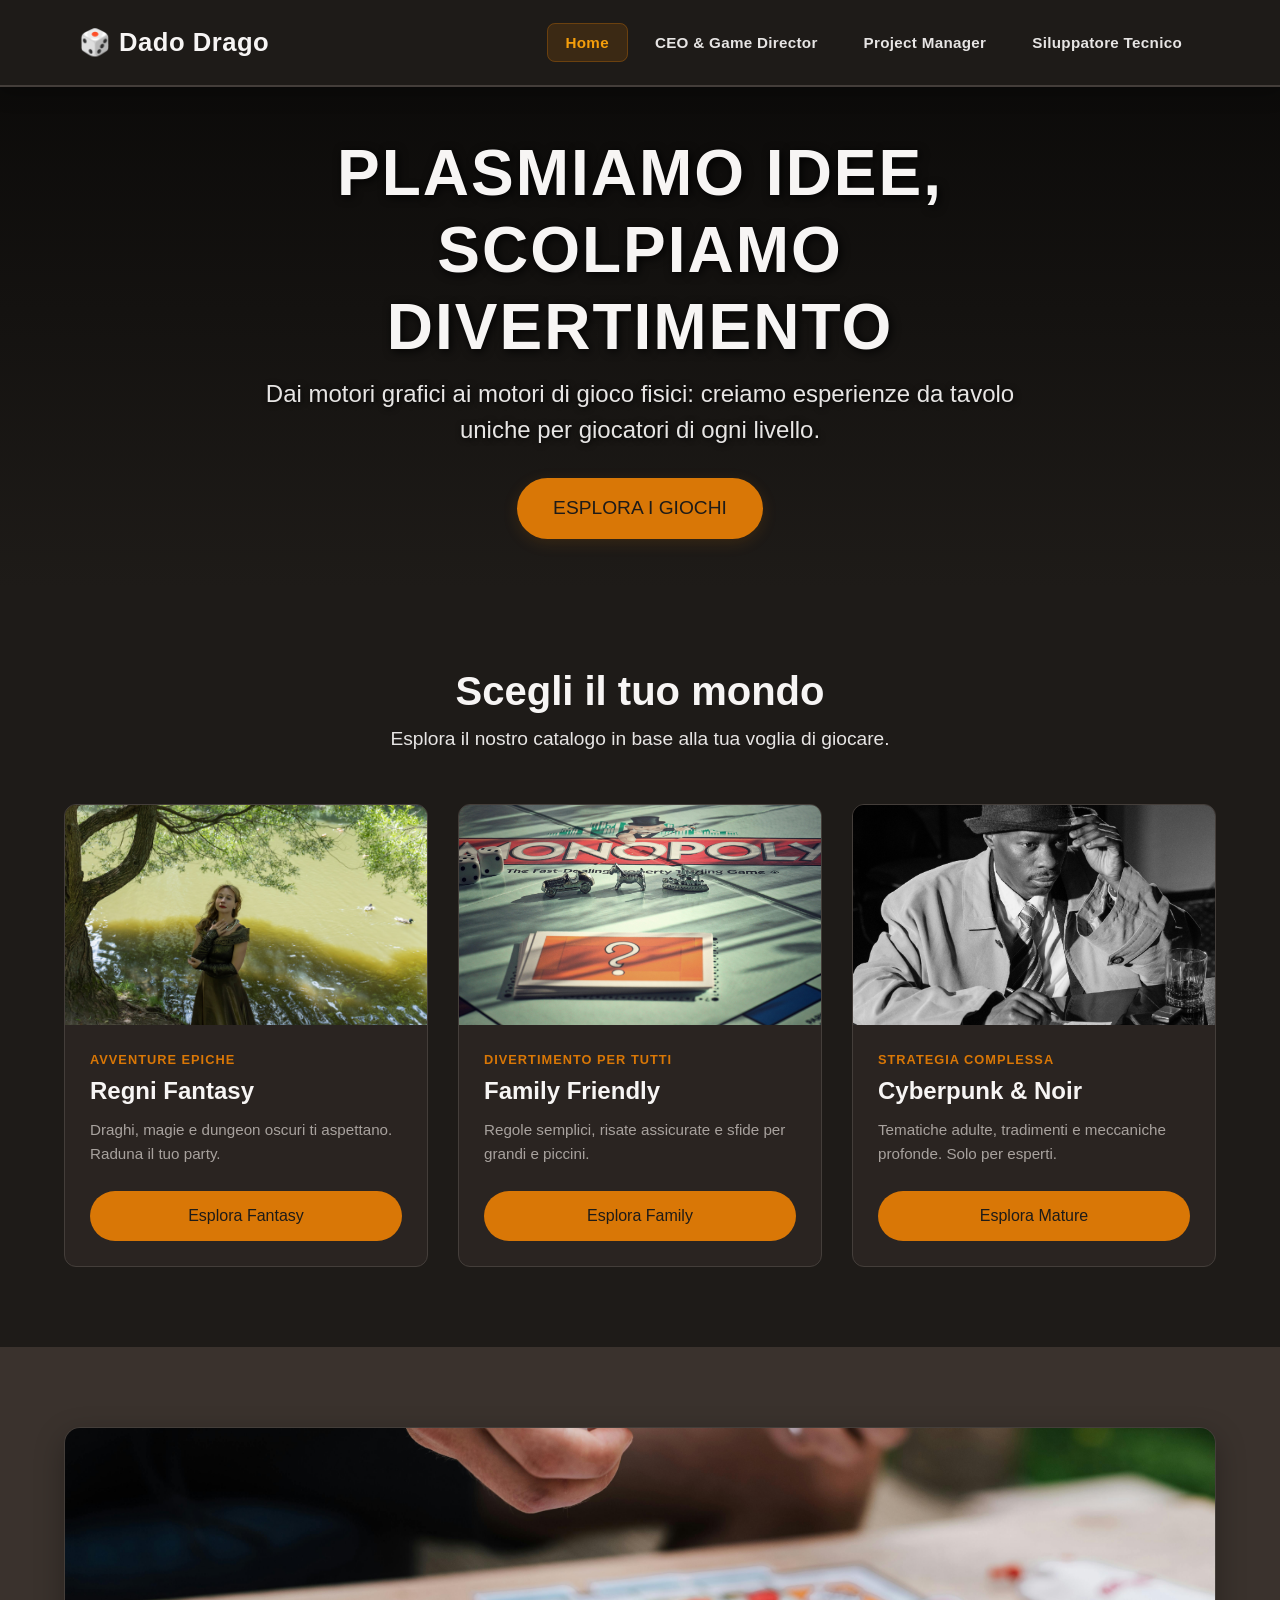
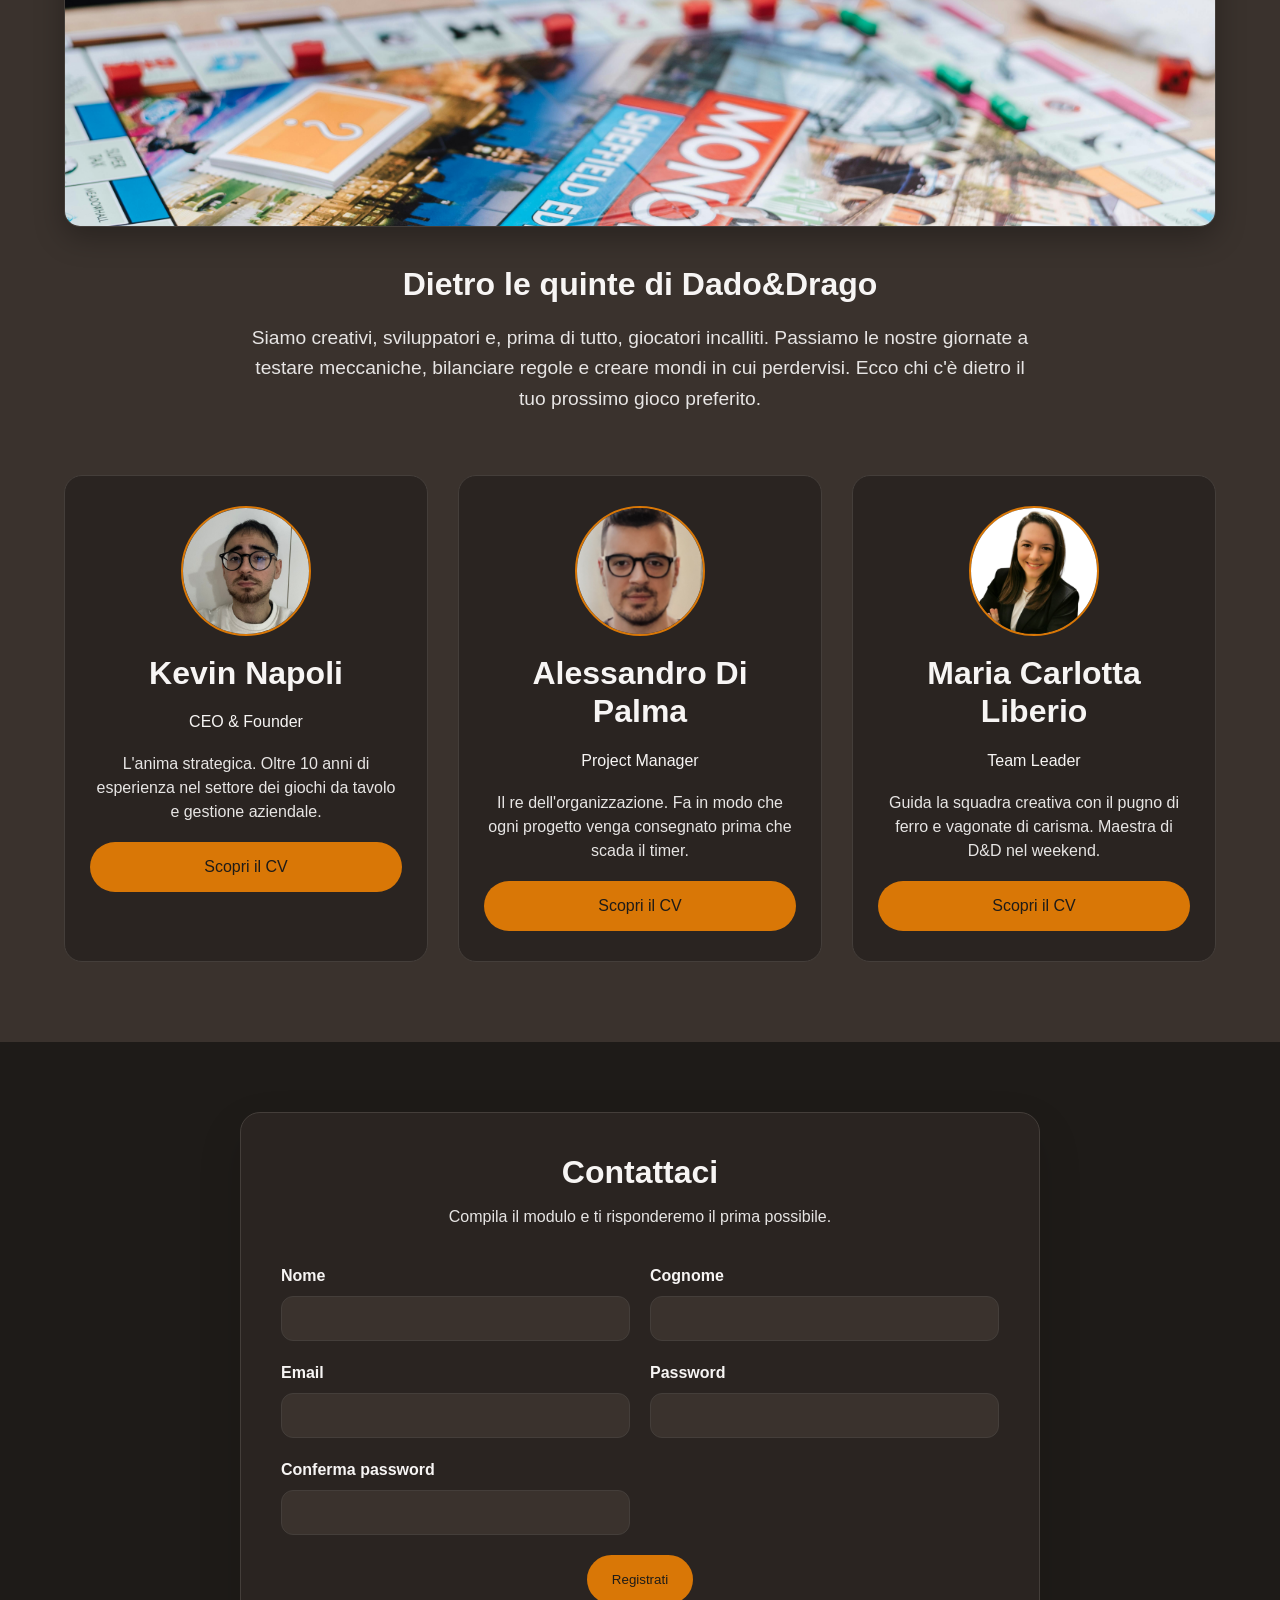
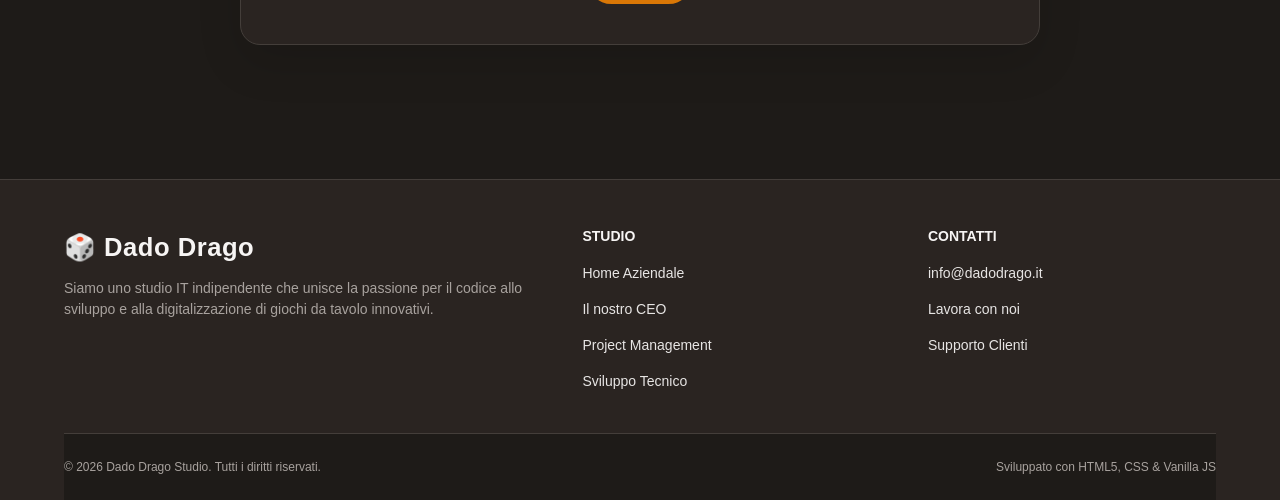
==== commit 71e09bbf: "Merge branch 'main' of https://github.com/alessandrodipalma00/Test-Azienda-IT" ====
--- a/index.html
+++ b/index.html
@@ -21,7 +21,7 @@
                     <li><a href="index.html" class="active">Home</a></li>
                     <li><a href="./pagina1.html">CEO & Game Director</a></li>
                     <li><a href="./pagina2.html">Project Manager</a></li>
-                    <li><a href="./pagina3.html">Team Leader</a></li>
+                    <li><a href="./pagina3.html">Siluppatore Tecnico</a></li>
                 </ul>
             </nav>
         </div>
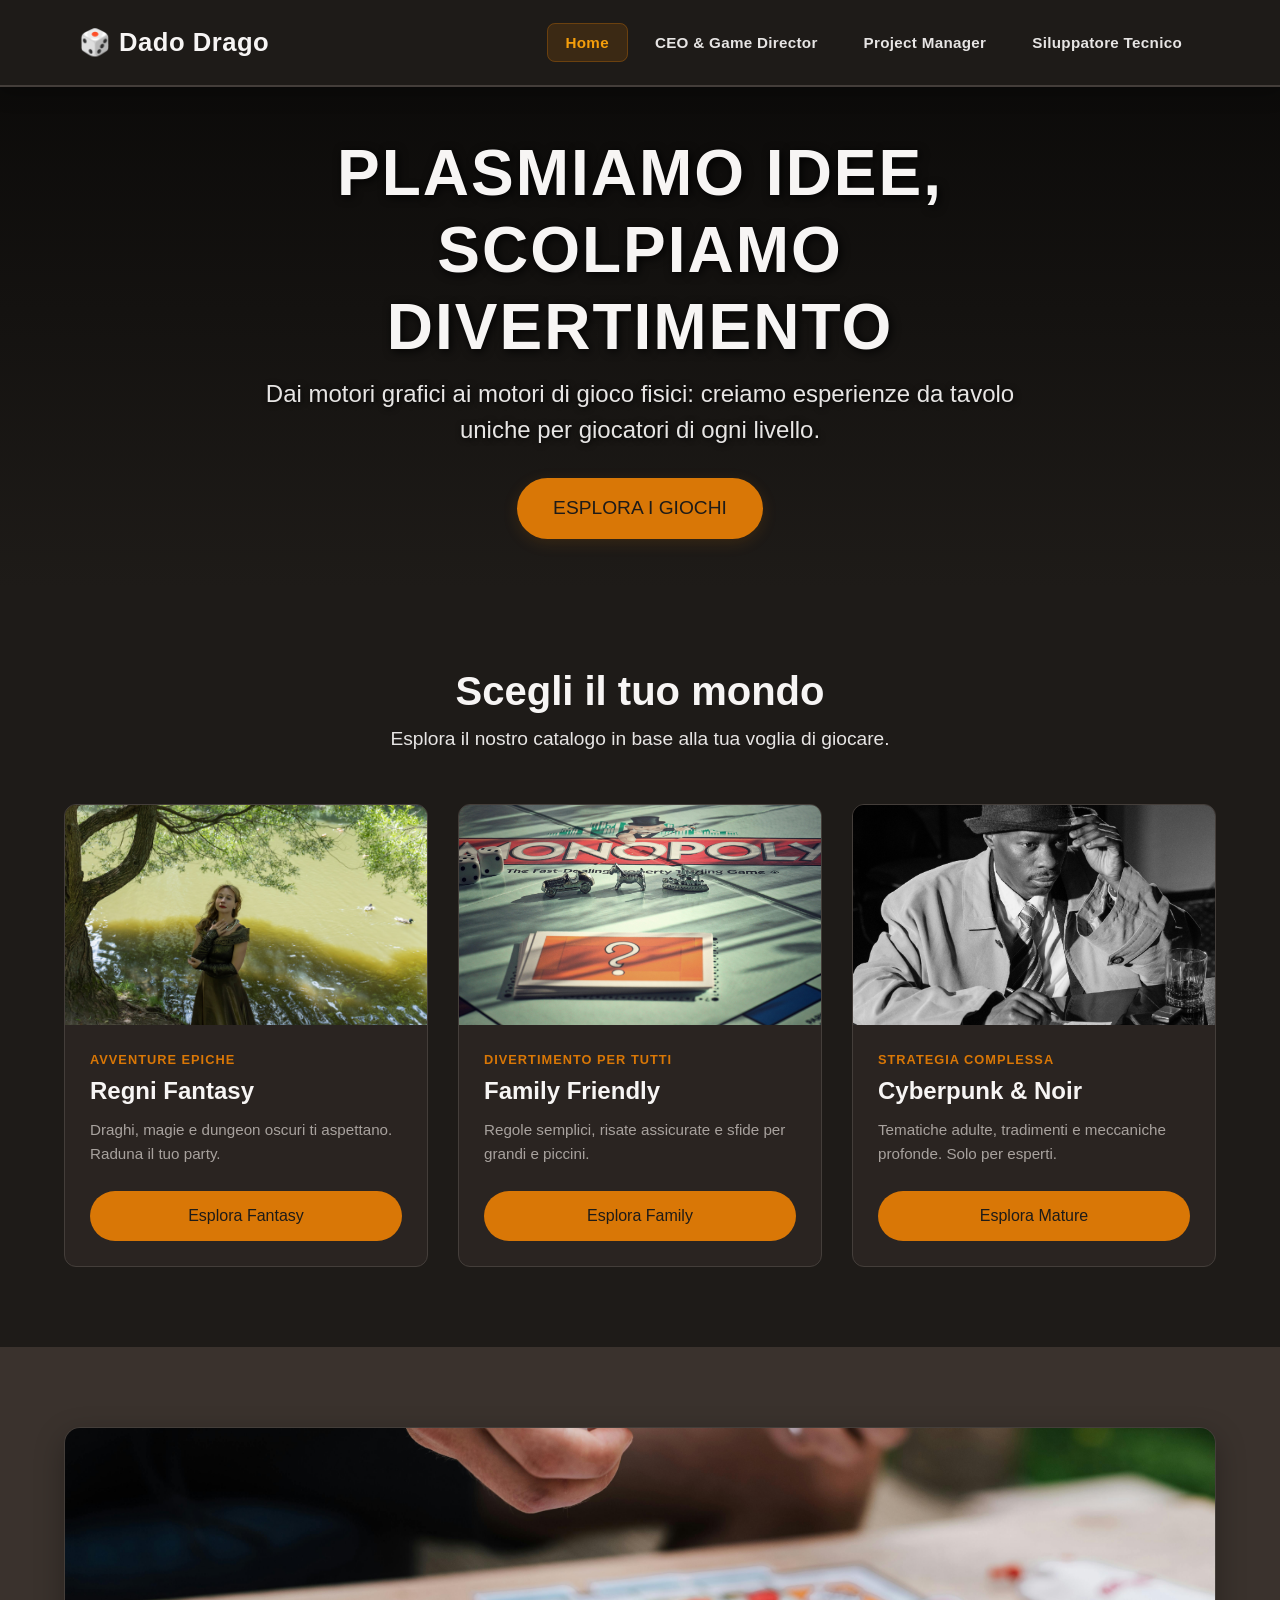
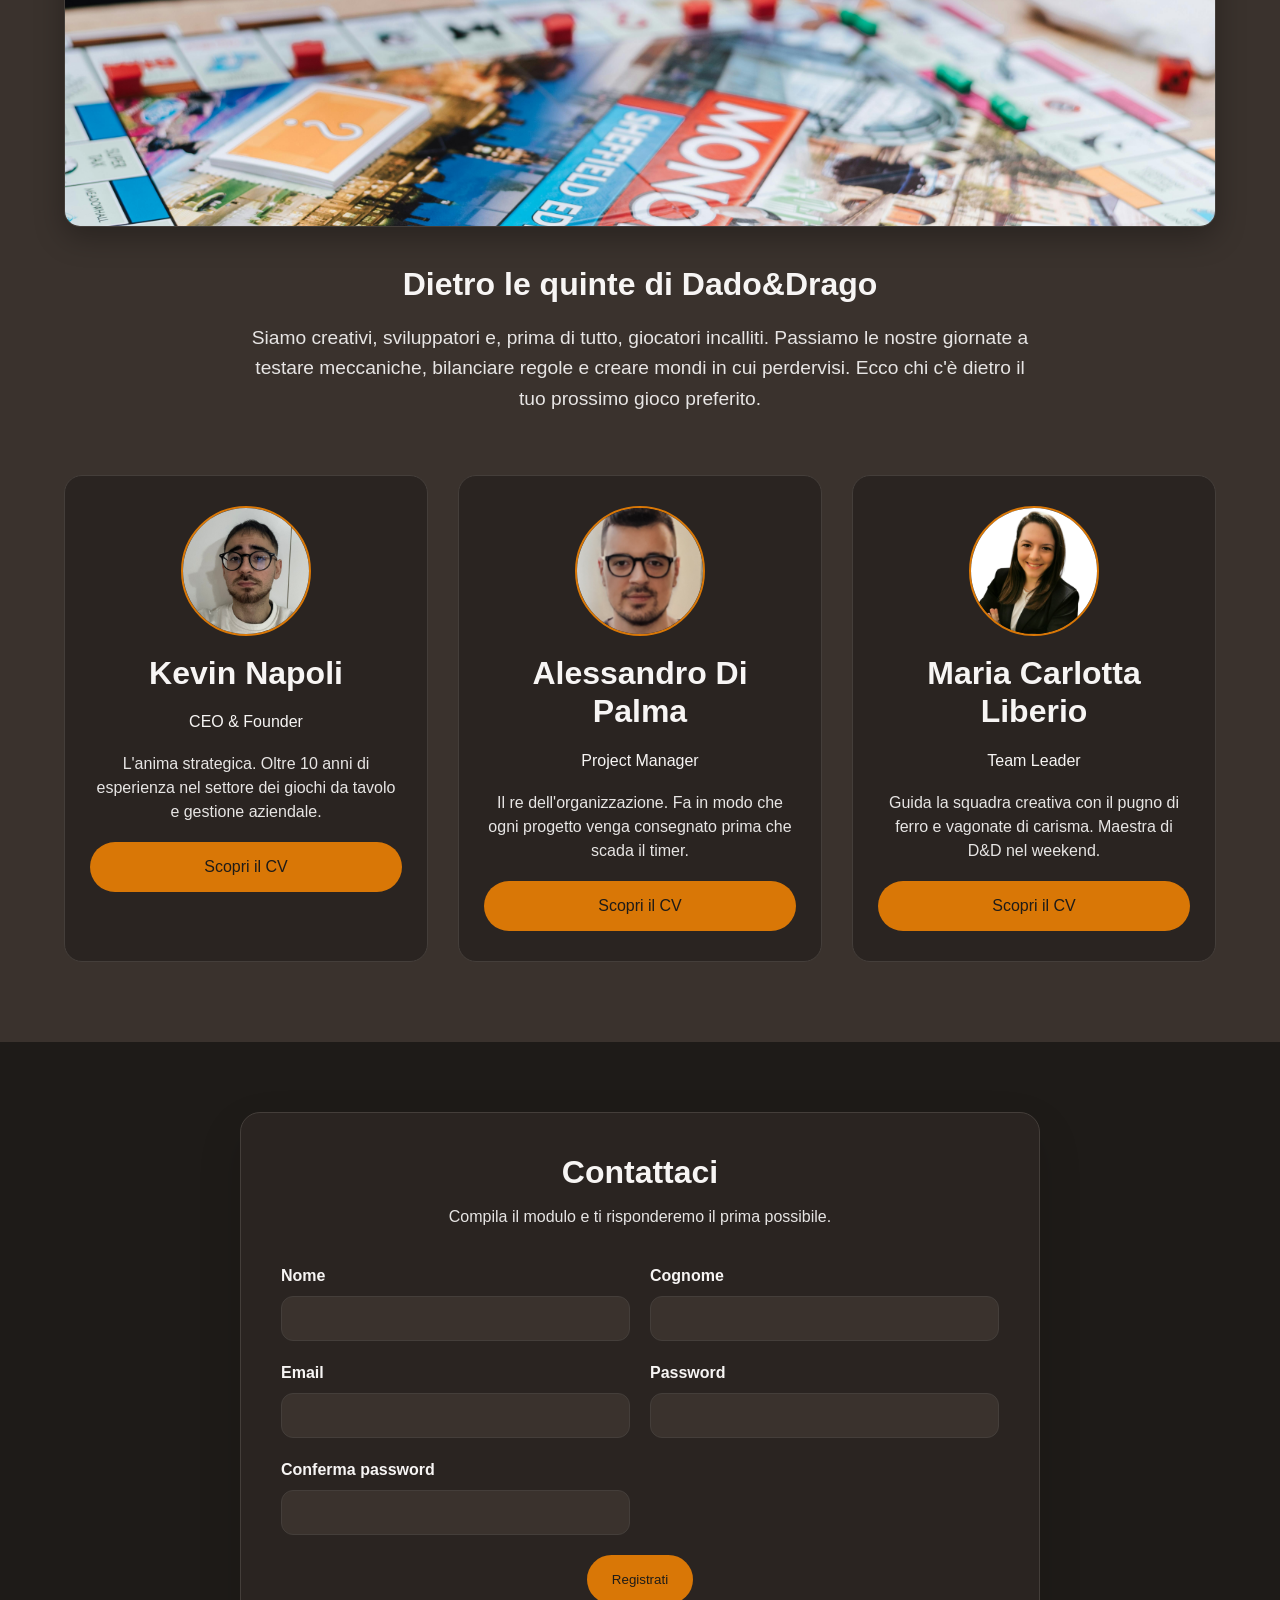
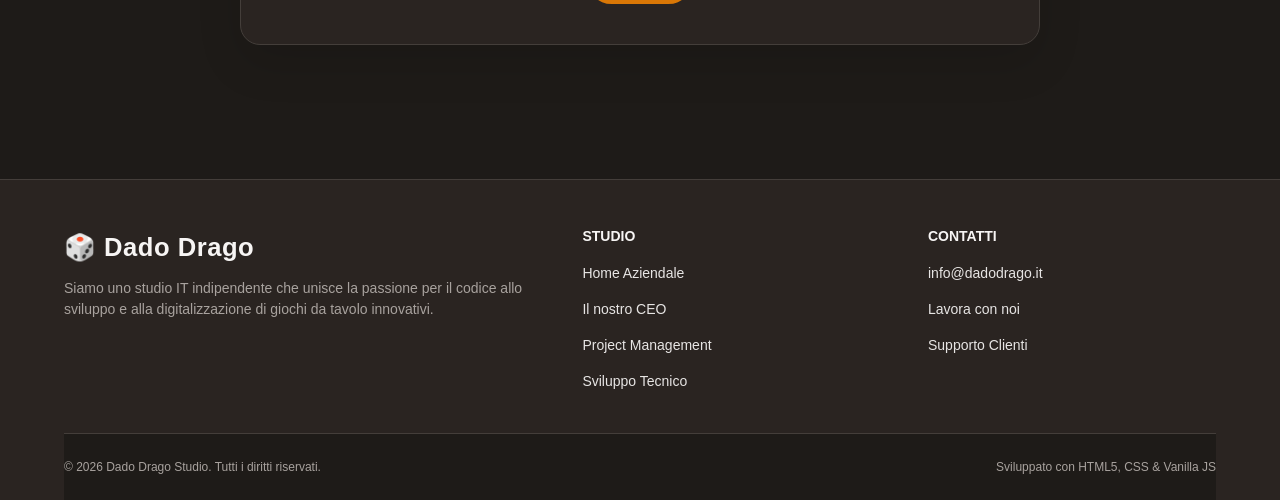
==== commit 8f9e4a12: "fix struttura DI NUOVO" ====
--- a/index.html
+++ b/index.html
@@ -16,7 +16,6 @@
         <div class="container navbar">
             <a href="index.html" class="logo">🎲 Dado Drago</a>
             <nav>
-                <!-- FIXED: Aggiunta la classe "menu" qui sotto -->
                 <ul class="menu">
                     <li><a href="index.html" class="active">Home</a></li>
                     <li><a href="./pagina1.html">CEO & Game Director</a></li>
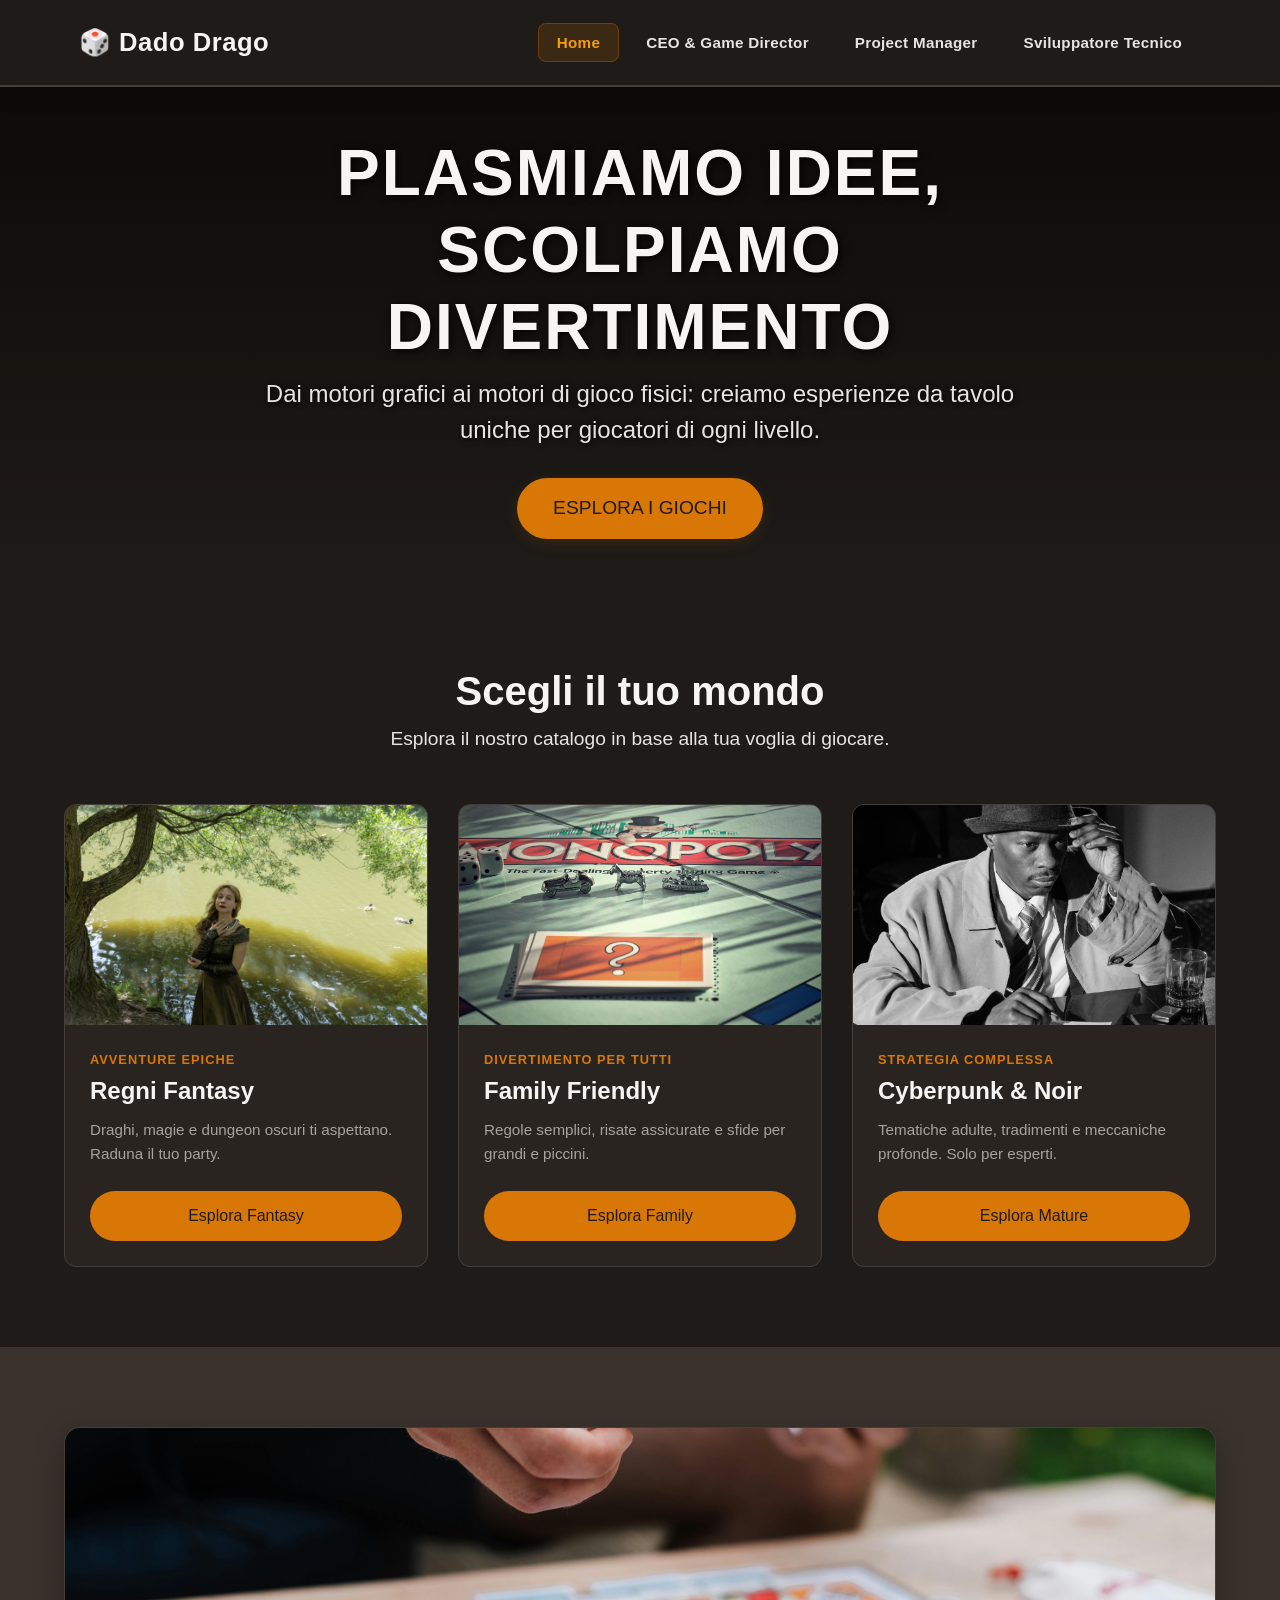
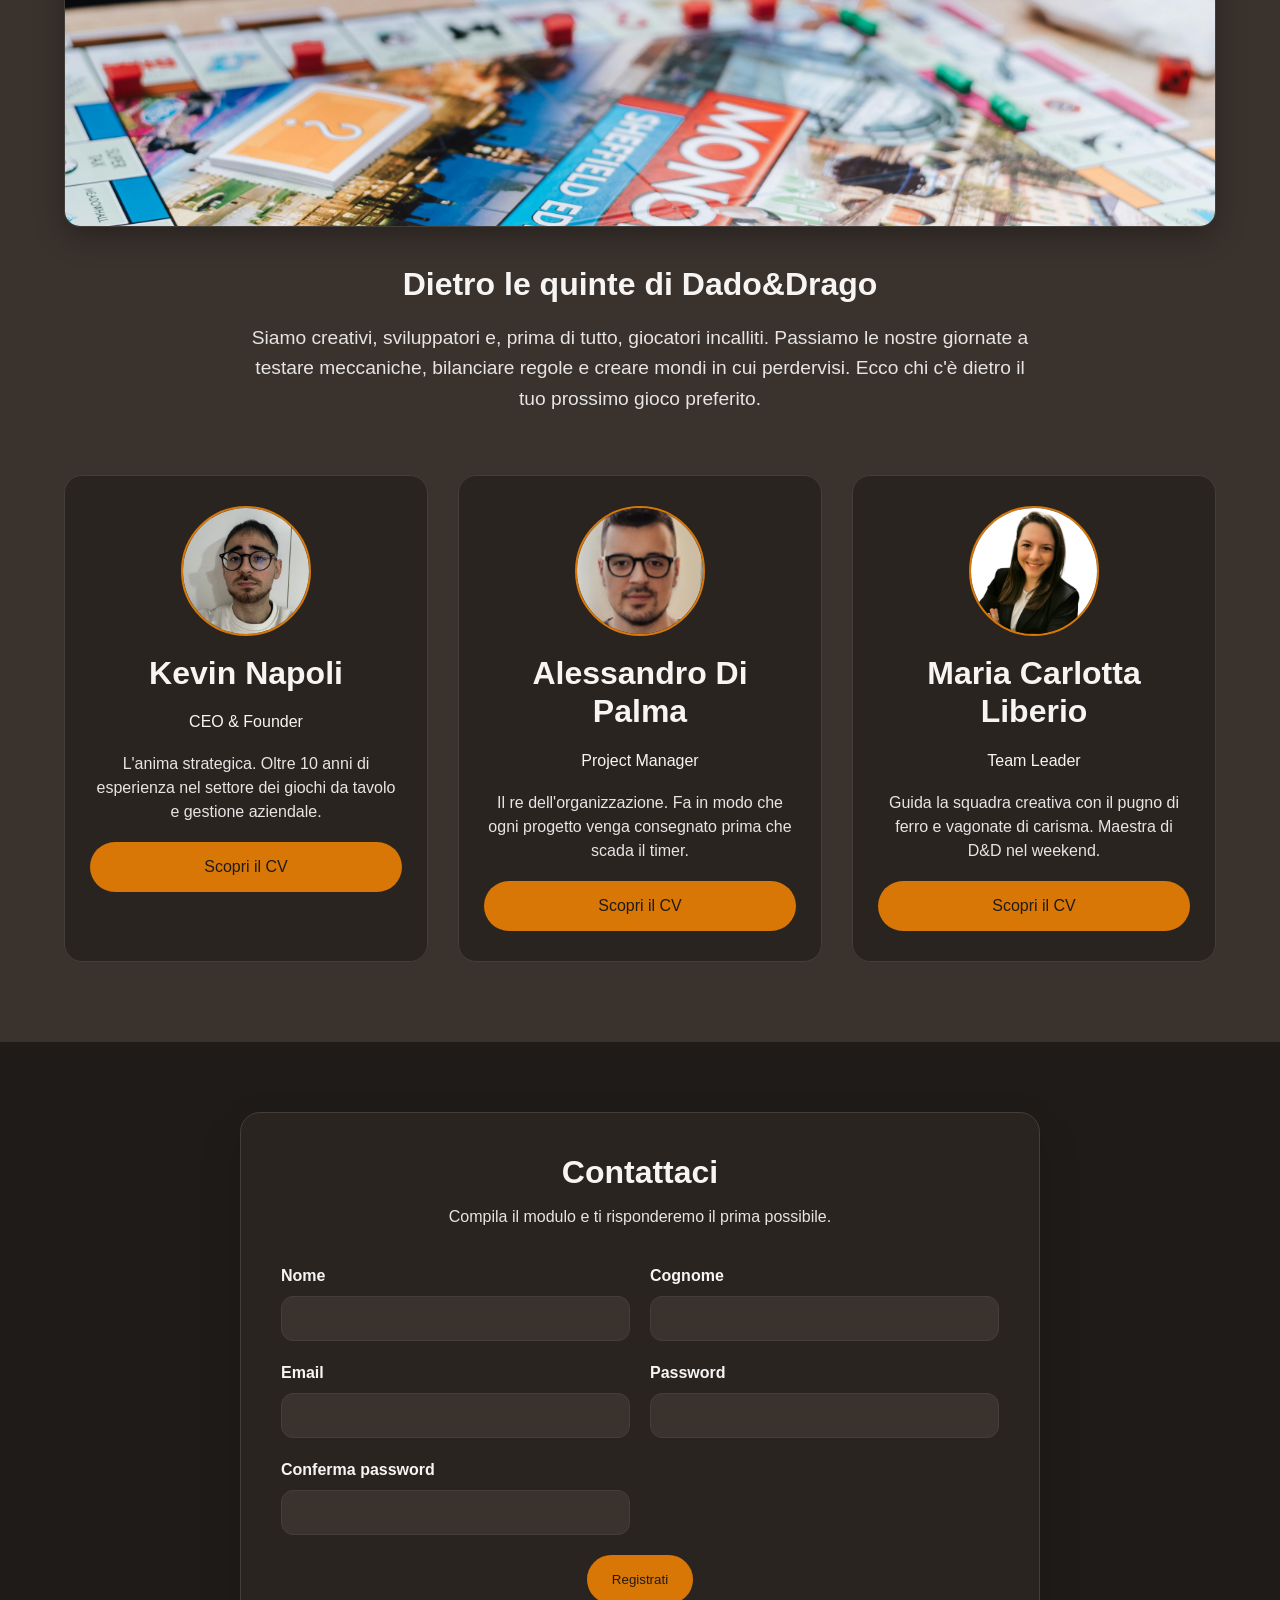
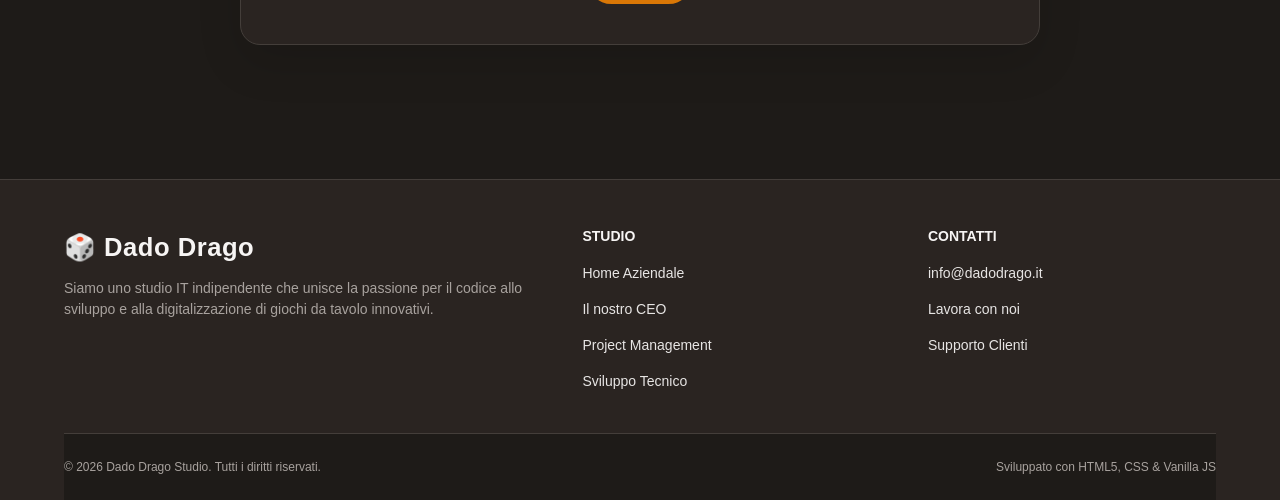
==== commit bc4b6384: "fix path" ====
--- a/index.html
+++ b/index.html
@@ -18,9 +18,9 @@
             <nav>
                 <ul class="menu">
                     <li><a href="index.html" class="active">Home</a></li>
-                    <li><a href="./pagina1.html">CEO & Game Director</a></li>
-                    <li><a href="./pagina2.html">Project Manager</a></li>
-                    <li><a href="./pagina3.html">Siluppatore Tecnico</a></li>
+                    <li><a href="pagina1.html">CEO & Game Director</a></li>
+                    <li><a href="pagina2.html">Project Manager</a></li>
+                    <li><a href="pagina3.html">Sviluppatore Tecnico</a></li>
                 </ul>
             </nav>
         </div>
@@ -211,9 +211,9 @@
                     <h4>Studio</h4>
                     <ul>
                         <li><a href="index.html">Home Aziendale</a></li>
-                        <li><a href="./pagina1.html">Il nostro CEO</a></li>
-                        <li><a href="./pagina2.html">Project Management</a></li>
-                        <li><a href="./pagina3.html">Sviluppo Tecnico</a></li>
+                        <li><a href="pagina1.html">Il nostro CEO</a></li>
+                        <li><a href="pagina2.html">Project Management</a></li>
+                        <li><a href="pagina3.html">Sviluppo Tecnico</a></li>
                     </ul>
                 </nav>
 
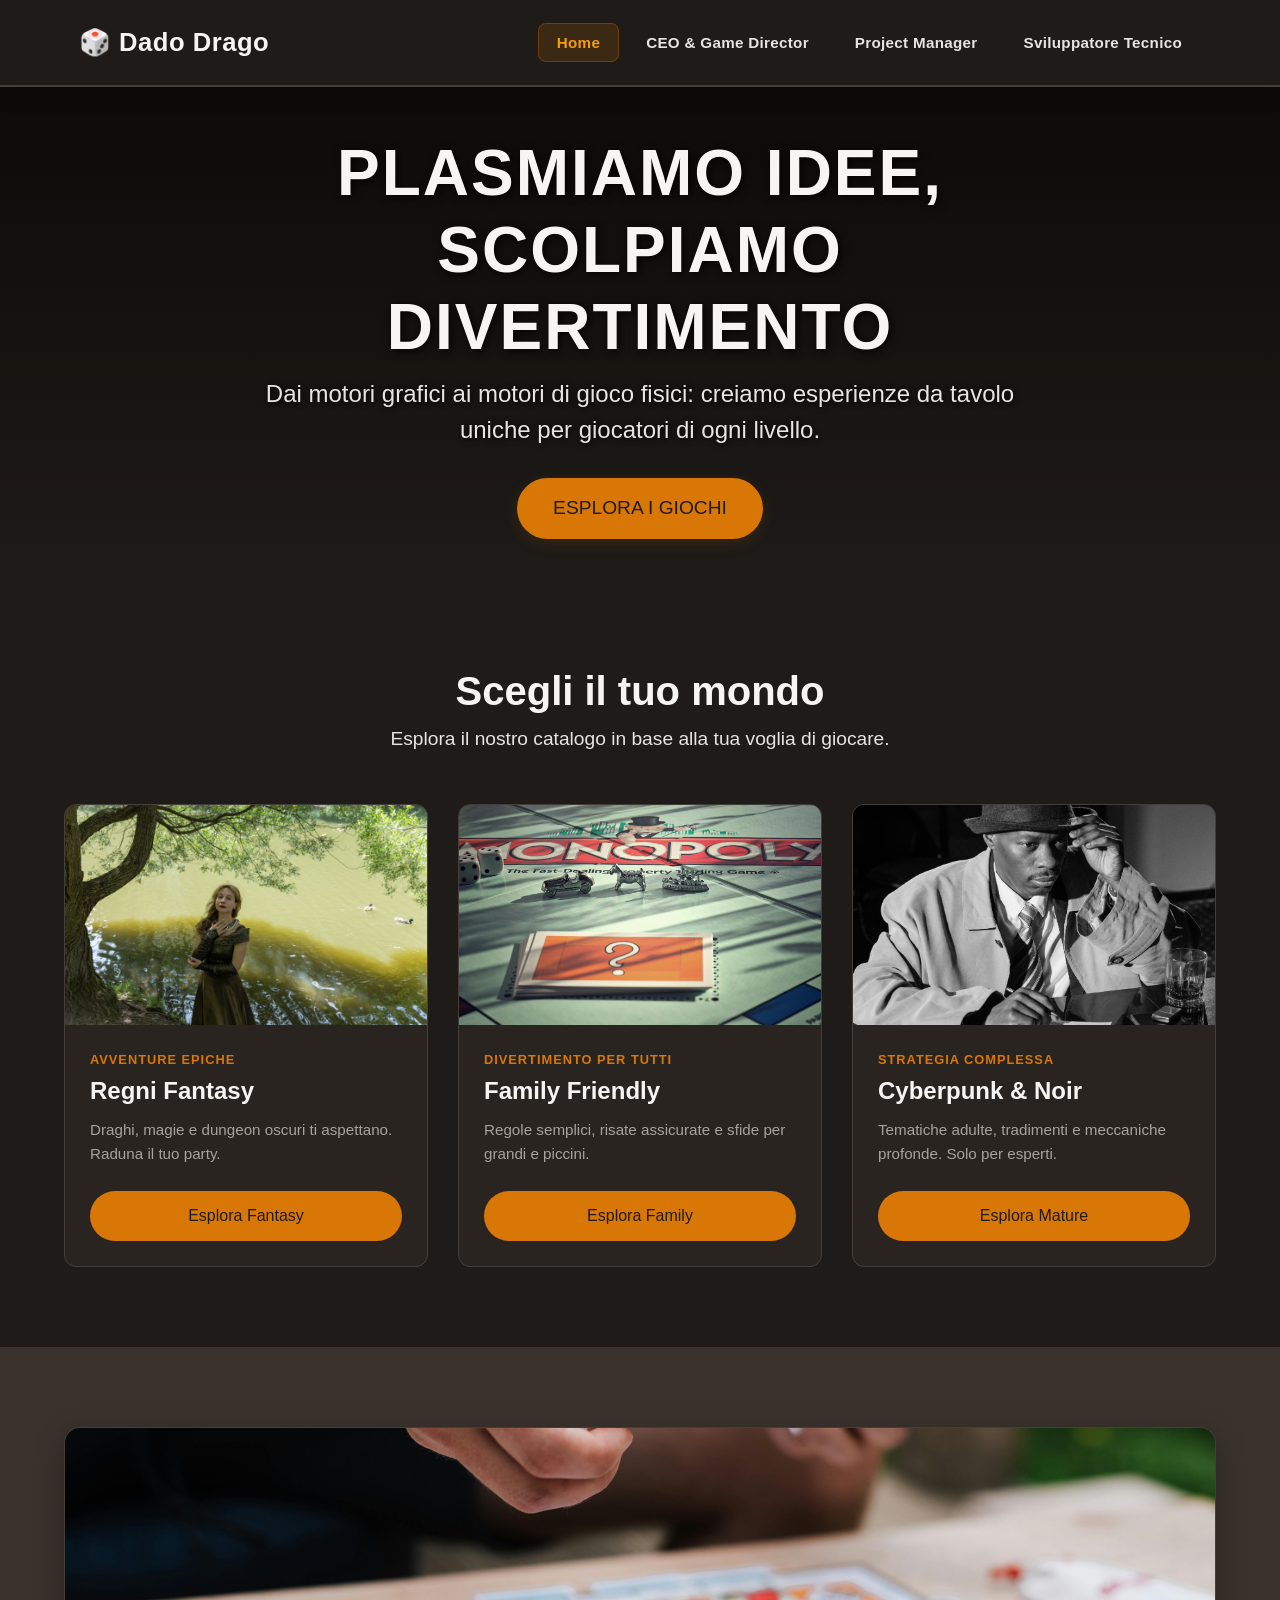
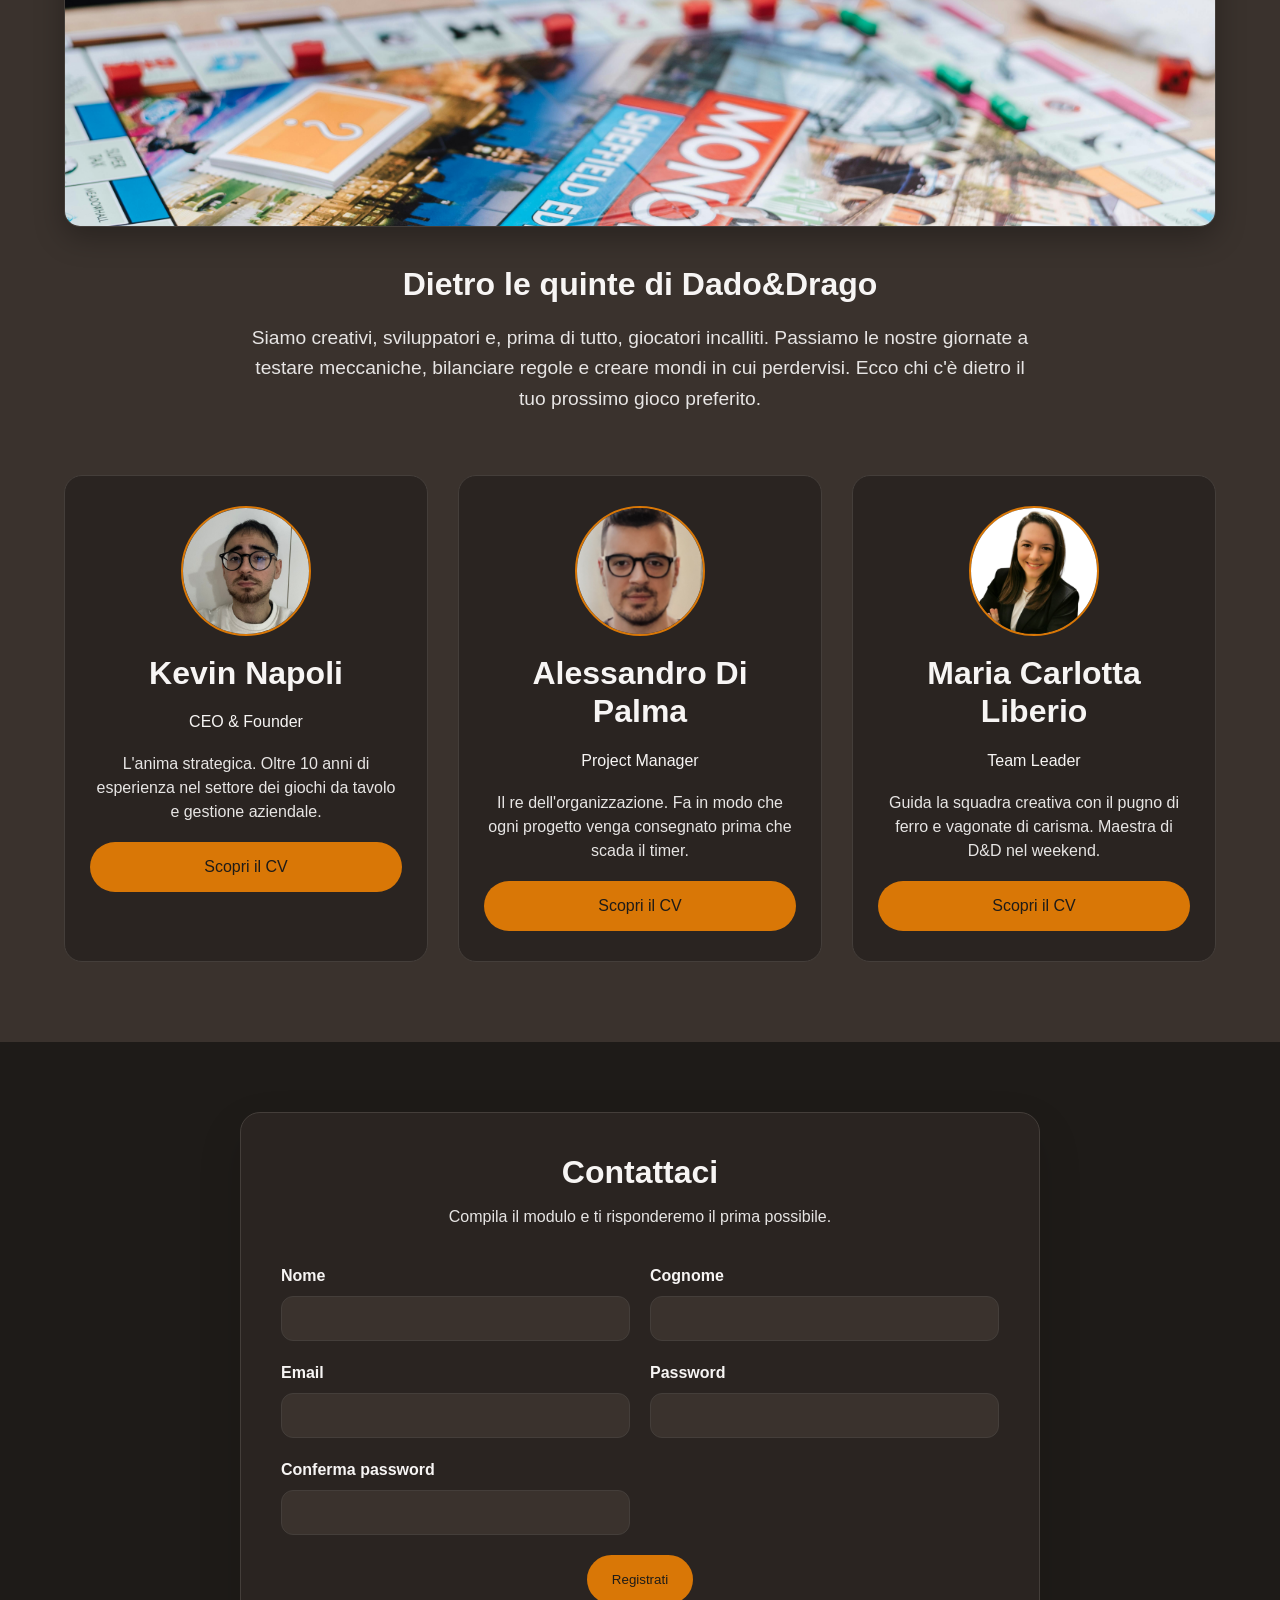
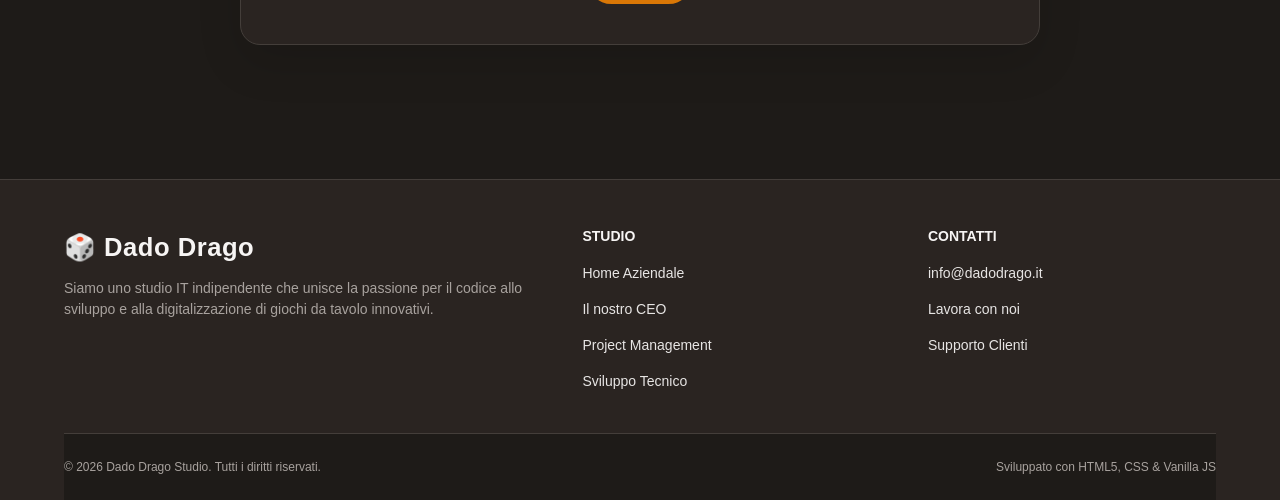
==== commit 76b25443: "modifiche style3" ====
--- a/index.html
+++ b/index.html
@@ -18,9 +18,9 @@
             <nav>
                 <ul class="menu">
                     <li><a href="index.html" class="active">Home</a></li>
-                    <li><a href="pagina1.html">CEO & Game Director</a></li>
-                    <li><a href="pagina2.html">Project Manager</a></li>
-                    <li><a href="pagina3.html">Sviluppatore Tecnico</a></li>
+                    <li><a href="./pagina1.html">CEO & Game Director</a></li>
+                    <li><a href="./pagina2.html">Project Manager</a></li>
+                    <li><a href="./pagina3.html">Sviluppatore Tecnico</a></li>
                 </ul>
             </nav>
         </div>
@@ -211,9 +211,9 @@
                     <h4>Studio</h4>
                     <ul>
                         <li><a href="index.html">Home Aziendale</a></li>
-                        <li><a href="pagina1.html">Il nostro CEO</a></li>
-                        <li><a href="pagina2.html">Project Management</a></li>
-                        <li><a href="pagina3.html">Sviluppo Tecnico</a></li>
+                        <li><a href="./pagina1.html">Il nostro CEO</a></li>
+                        <li><a href="./pagina2.html">Project Management</a></li>
+                        <li><a href="./pagina3.html">Sviluppo Tecnico</a></li>
                     </ul>
                 </nav>
 
--- a/css/tema.css
+++ b/css/tema.css
@@ -142,7 +142,7 @@
 }
 
 a:hover {
-    color: var(--color-primary-hover);
+    color: var(--color-text);
 }
 
 
@@ -211,6 +211,7 @@
     display: flex;
     align-items: center;
     gap: 10px; 
+    cursor: pointer;
 }
 
 .logo:hover {
@@ -277,6 +278,7 @@
     text-transform: uppercase;
     margin-bottom: 16px;
     color: var(--color-text);
+
 }
 
 .footer-nav ul {
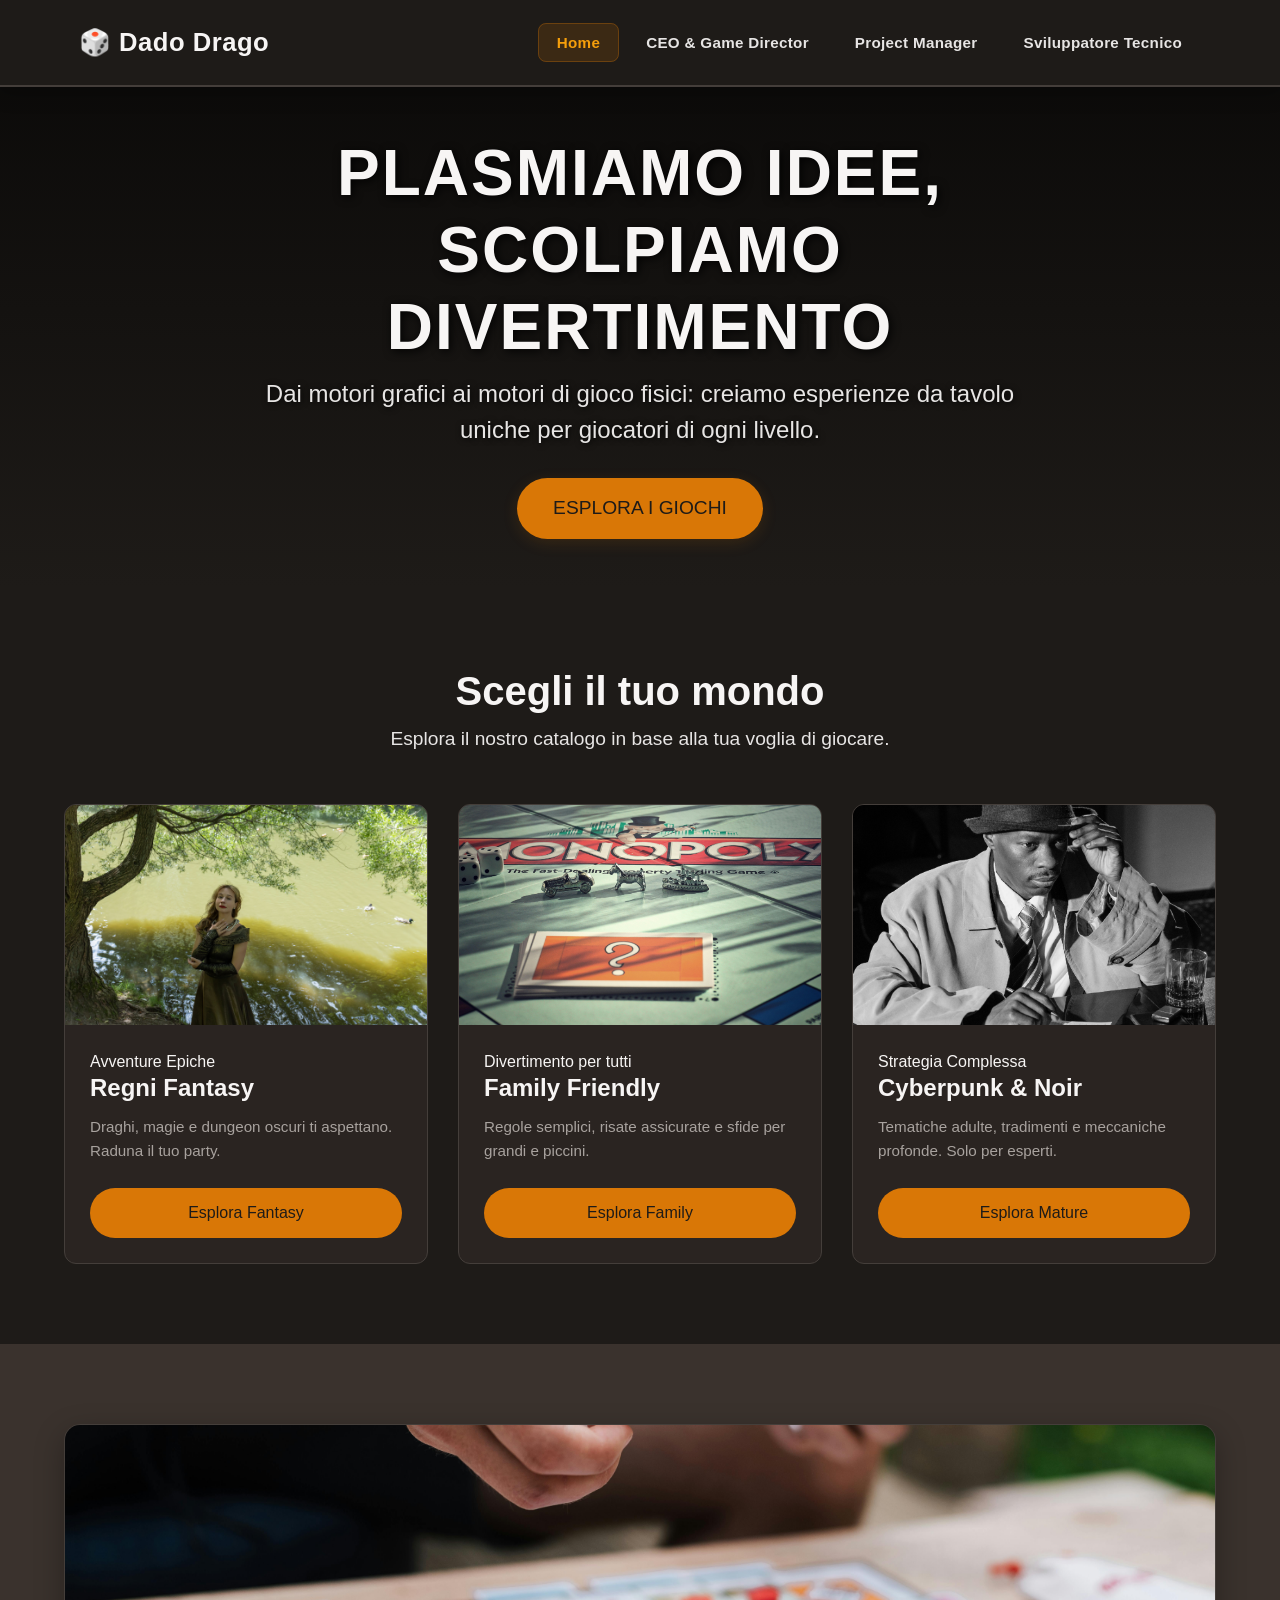
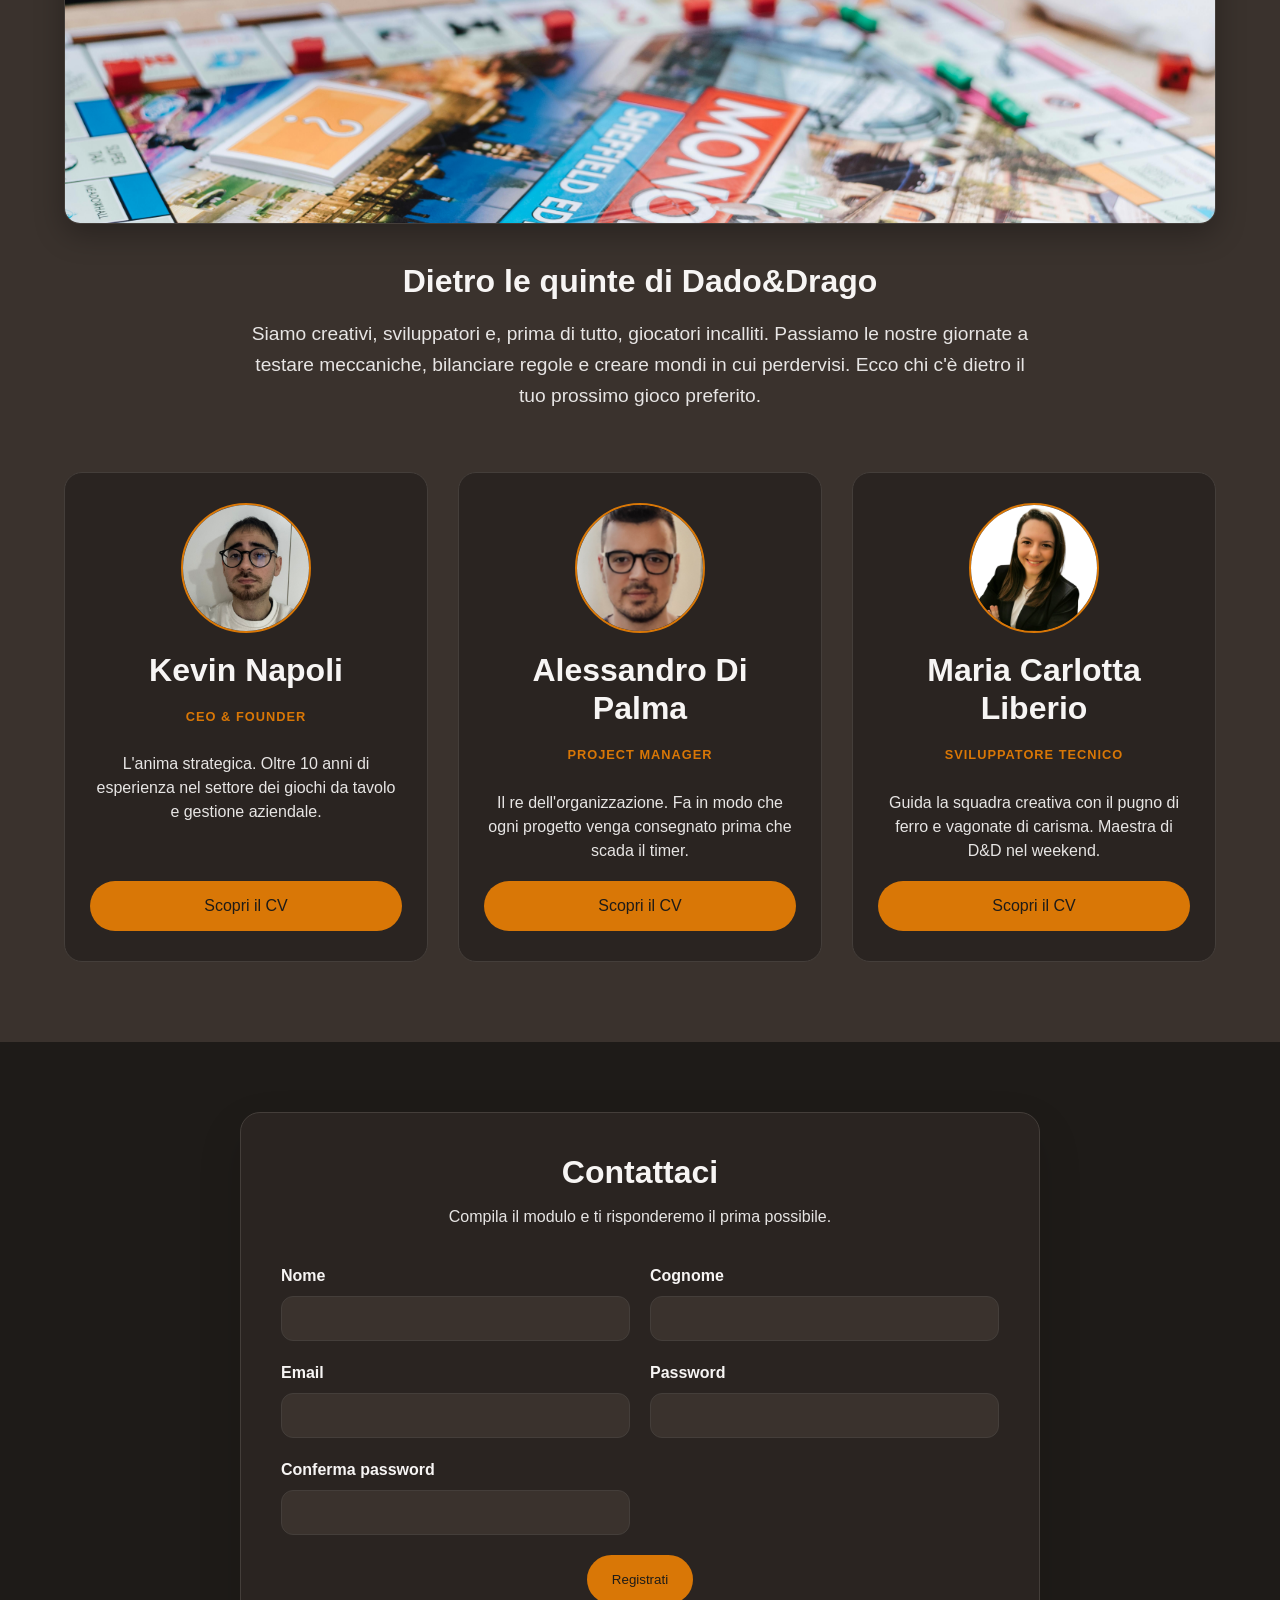
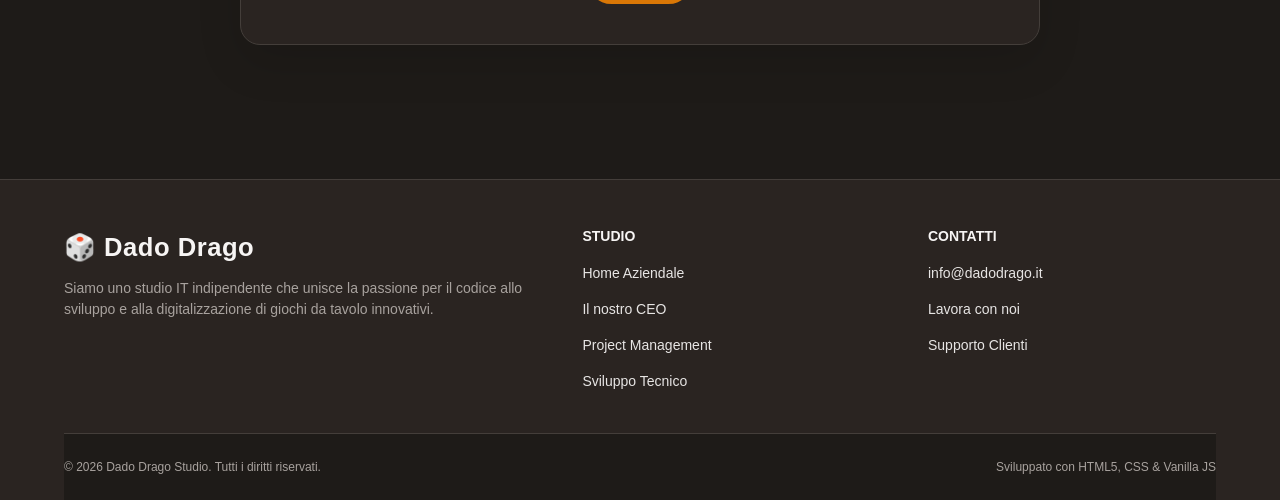
==== commit b503ec17: "commenti" ====
--- a/index.html
+++ b/index.html
@@ -32,6 +32,7 @@
             <video autoplay loop muted playsinline class="hero-video">
                 <source src="./assets/video/hero-bg.mp4" type="video/mp4">
             </video>
+            <!-- div vuoto per creare la sfumatura sul video -->
             <div class="hero-overlay"></div>
             <div class="container hero-container">
                 <div class="hero-content">
@@ -148,7 +149,7 @@
                                 class="foto-cv">
                         </div>
                         <h3>Maria Carlotta Liberio</h3>
-                        <span class="ruolo-cv">Team Leader</span>
+                        <span class="ruolo-cv">Sviluppatore tecnico</span>
                         <p>Guida la squadra creativa con il pugno di ferro e vagonate di carisma. Maestra di
                             D&D nel weekend.</p>
                         <a href="pagina3.html" class="button button-primary btn-cv">Scopri il CV</a>
--- a/css/style.css
+++ b/css/style.css
@@ -1,3 +1,4 @@
+/* sezione video */
 .hero-section {
     position: relative;
     height: 500px;
@@ -8,26 +9,49 @@
     overflow: hidden;
 }
 
+/* video */
 .hero-video {
     position: absolute;
+    /* spostano l'angolo in alto a sinistra del video al
+    centro del contenitore, questo decenstra
+    il video verso il basso e verso destra */
     top: 50%;
     left: 50%;
     min-width: 100%;
     min-height: 100%;
+    /* questo corregge il posizionamento precedente
+    in modo tale da centrare l'elemento rispetto al contenitore */
     transform: translate(-50%, -50%);
+    /* taglia i bordi in eccesso evita che il video
+    si modifichi in modo innaturale quando si ridimensina la finestra */
     object-fit: cover;
+    /* definisce il posizionamento degli elementi
+    in "profondità, 1 = il video rimarrà sullo sfondo
+    rispetto agli altri elementi */
     z-index: 1;
+    /* evita qualsiasi interazione del click del mouse dell'utente */
     pointer-events: none;
 }
 
+/* div vuoto per creare la sfumatura sul video */
 .hero-overlay {
     position: absolute;
     top: 0;
     left: 0;
     width: 100%;
     height: 100%;
+    /* genera una sfumatura tra due colori
+    to bottom -> direzione sfumatura */
     background: linear-gradient(to bottom, rgba(0, 0, 0, 0.6), var(--color-bg));
     z-index: 2;
+}
+
+.hero-container {
+    width: 100%;
+    height: 100%;
+    display: flex;
+    align-items: center;
+    justify-content: center;
 }
 
 .hero-content {
@@ -38,15 +62,17 @@
     padding: 0 20px;
 }
 
+/* titolo */
 .hero-content h1 {
-    /* Richiama il font per gli heading che hai già impostato */
+    /* Richiama il font per gli heading già impostato */
     font-family: var(--font-family-heading);
     font-size: 4rem;
     margin-bottom: 10px;
     text-transform: uppercase;
     letter-spacing: 2px;
     color: var(--color-text);
-    /* Usa il colore del testo del tuo tema attivo */
+    /* sposta l'ombra di 2px verso destra, verso il basso
+    e da una sfocatura di 10px */
     text-shadow: 2px 2px 10px rgba(0, 0, 0, 0.9);
 }
 
@@ -55,35 +81,28 @@
     font-size: 1.5rem;
     margin-bottom: 30px;
     color: var(--color-text-secondary);
-    /* Usa il grigio chiaro del tuo tema */
     text-shadow: 1px 1px 6px rgba(0, 0, 0, 0.9);
 }
 
-/* Aggiungiamo solo un tocco di "glow" in più al tuo bottone primario quando è nella hero */
+/* bottone */
 .hero-content .button-primary {
     font-size: 1.2rem;
     padding: 15px 35px;
     text-transform: uppercase;
-    /* L'ombra usa la tua variabile --color-primary-soft! */
     box-shadow: 0 4px 15px var(--color-primary-soft);
 }
 
+/* glow del bottone */
 .hero-content .button-primary:hover {
+    /* ombra del bottone
+    centrata rispetto all'elemento
+    si sposta di 6 verso il basso ed è sfumata di 20px */
     box-shadow: 0 6px 20px var(--color-primary);
-}
-
-.hero-container {
-    width: 100%;
-    height: 100%;
-    display: flex;
-    align-items: center;
-    justify-content: center;
 }
 
 .sezione-categorie {
     padding: 80px 0;
     background-color: var(--color-bg);
-    /* Richiama lo sfondo globale */
 }
 
 /* --- Titolino --- */
@@ -103,8 +122,15 @@
     color: var(--color-text-secondary);
 }
 
+/* impostazione griglia cards */
 .griglia-card {
     display: grid;
+    /* repeat dice al browser di ripetere
+    una istruzione per creare le colonne
+    minmax imposta dimensione minima della card che non
+    potrà essere più stretta di 300px
+    autofit per far calcolare al broser quante
+    colonne da almeno 300px entrano nello schermo */
     grid-template-columns: repeat(auto-fit, minmax(300px, 1fr));
     gap: 30px;
 }
@@ -113,8 +139,8 @@
     background-color: var(--color-surface);
     border: 1px solid var(--color-border);
     border-radius: 12px;
+    /* Taglia l'immagine per farle seguire gli angoli curvi */
     overflow: hidden;
-    /* Taglia l'immagine per farle seguire gli angoli curvi */
     display: flex;
     flex-direction: column;
     transition: transform 0.3s ease, box-shadow 0.3s ease;
@@ -126,6 +152,7 @@
     border-color: var(--color-primary);
 }
 
+/* crea un contenitore che fa da "cornice" fissa all'immagine */
 .card-img-wrapper {
     width: 100%;
     height: 220px;
@@ -148,8 +175,54 @@
     padding: 25px;
     display: flex;
     flex-direction: column;
+    /* il blocco si espande in altezza fino a occupare 
+    tutto lo spazio disponibile rimasto */
     flex-grow: 1;
-    /* Fa in modo che il bottone stia sempre in fondo */
+}
+
+.sezione-chi-siamo {
+    padding: 80px 0;
+    background-color: var(--color-surface-secondary);
+}
+
+.immagine-studio-wrapper {
+    width: 100%;
+    height: 400px;
+    border-radius: 16px;
+    overflow: hidden;
+    margin-bottom: 40px;
+    border: 1px solid var(--color-border);
+    box-shadow: 0 10px 30px rgba(0, 0, 0, 0.3);
+    /* Un'ombra profonda */
+}
+
+.immagine-studio {
+    width: 100%;
+    height: 100%;
+    object-fit: cover;
+    /* Taglia l'immagine perfettamente dentro il contenitore */
+    display: block;
+}
+
+/* --- Testo Introduttivo (Article) --- */
+.testo-studio {
+    max-width: 800px;
+    margin: 0 auto 60px auto;
+    /* Centra il testo e dà spazio prima delle card */
+    text-align: center;
+}
+
+.testo-studio h1 {
+    font-size: 2rem;
+    margin-bottom: 20px;
+    color: var(--color-text);
+    line-height: 1.1;
+}
+
+.testo-studio p {
+    font-size: 1.2rem;
+    color: var(--color-text-secondary);
+    line-height: 1.6;
 }
 
 .card-profilo {
@@ -163,6 +236,7 @@
     gap: 18px;
 }
 
+/* contenitore foto */
 .foto-wrapper {
     width: 130px;
     height: 130px;
@@ -177,11 +251,19 @@
     width: 100%;
     height: 100%;
     object-fit: cover;
+    /* dice quale parte della foto 
+    mantenere visibile al momento del taglio */
     object-position: center;
+    /* rende l'immagine un elemento blocco */
     display: block;
 }
 
-.ruolo-card {
+.card-content h3 {
+    font-size: 1.5rem;
+    margin-bottom: 12px;
+}
+
+.ruolo-cv {
     font-size: 0.8rem;
     font-weight: 700;
     text-transform: uppercase;
@@ -190,11 +272,6 @@
     margin-bottom: 8px;
 }
 
-.card-content h3 {
-    font-size: 1.5rem;
-    margin-bottom: 12px;
-}
-
 .card-content p {
     font-size: 0.95rem;
     line-height: 1.6;
@@ -202,56 +279,13 @@
     color: var(--color-text-muted);
 }
 
-.btn-card {
+.btn-cv {
+    /* inserendo auto come margin top
+    il browser calcola tutto lo spazio vuoto rimasto
+    nella card e lo traforma in margine sopra il pulsante
+    in questo modo il pulsante di troverà alla fine della card */
     margin-top: auto;
     width: 100%;
-}
-
-
-.sezione-chi-siamo {
-    padding: 80px 0;
-    background-color: var(--color-surface-secondary);
-}
-
-/* --- Immagine Panoramica --- */
-.immagine-studio-wrapper {
-    width: 100%;
-    height: 400px;
-    border-radius: 16px;
-    overflow: hidden;
-    margin-bottom: 40px;
-    border: 1px solid var(--color-border);
-    box-shadow: 0 10px 30px rgba(0, 0, 0, 0.3);
-    /* Un'ombra profonda */
-}
-
-.immagine-studio {
-    width: 100%;
-    height: 100%;
-    object-fit: cover;
-    /* Taglia l'immagine perfettamente dentro il contenitore */
-    display: block;
-}
-
-/* --- Testo Introduttivo (Article) --- */
-.testo-studio {
-    max-width: 800px;
-    margin: 0 auto 60px auto;
-    /* Centra il testo e dà respiro prima delle card */
-    text-align: center;
-}
-
-.testo-studio h1 {
-    font-size: 2rem;
-    margin-bottom: 20px;
-    color: var(--color-text);
-    line-height: 1.1;
-}
-
-.testo-studio p {
-    font-size: 1.2rem;
-    color: var(--color-text-secondary);
-    line-height: 1.6;
 }
 
 .sezione-contatti {
@@ -310,6 +344,8 @@
 }
 
 .form-registrazione button {
+    /* dice al pulsante di estendersi dalla prima
+    all'ultima colonna della griglia */
     grid-column: 1 / -1;
     padding: 16px 24px;
     width: fit-content;
